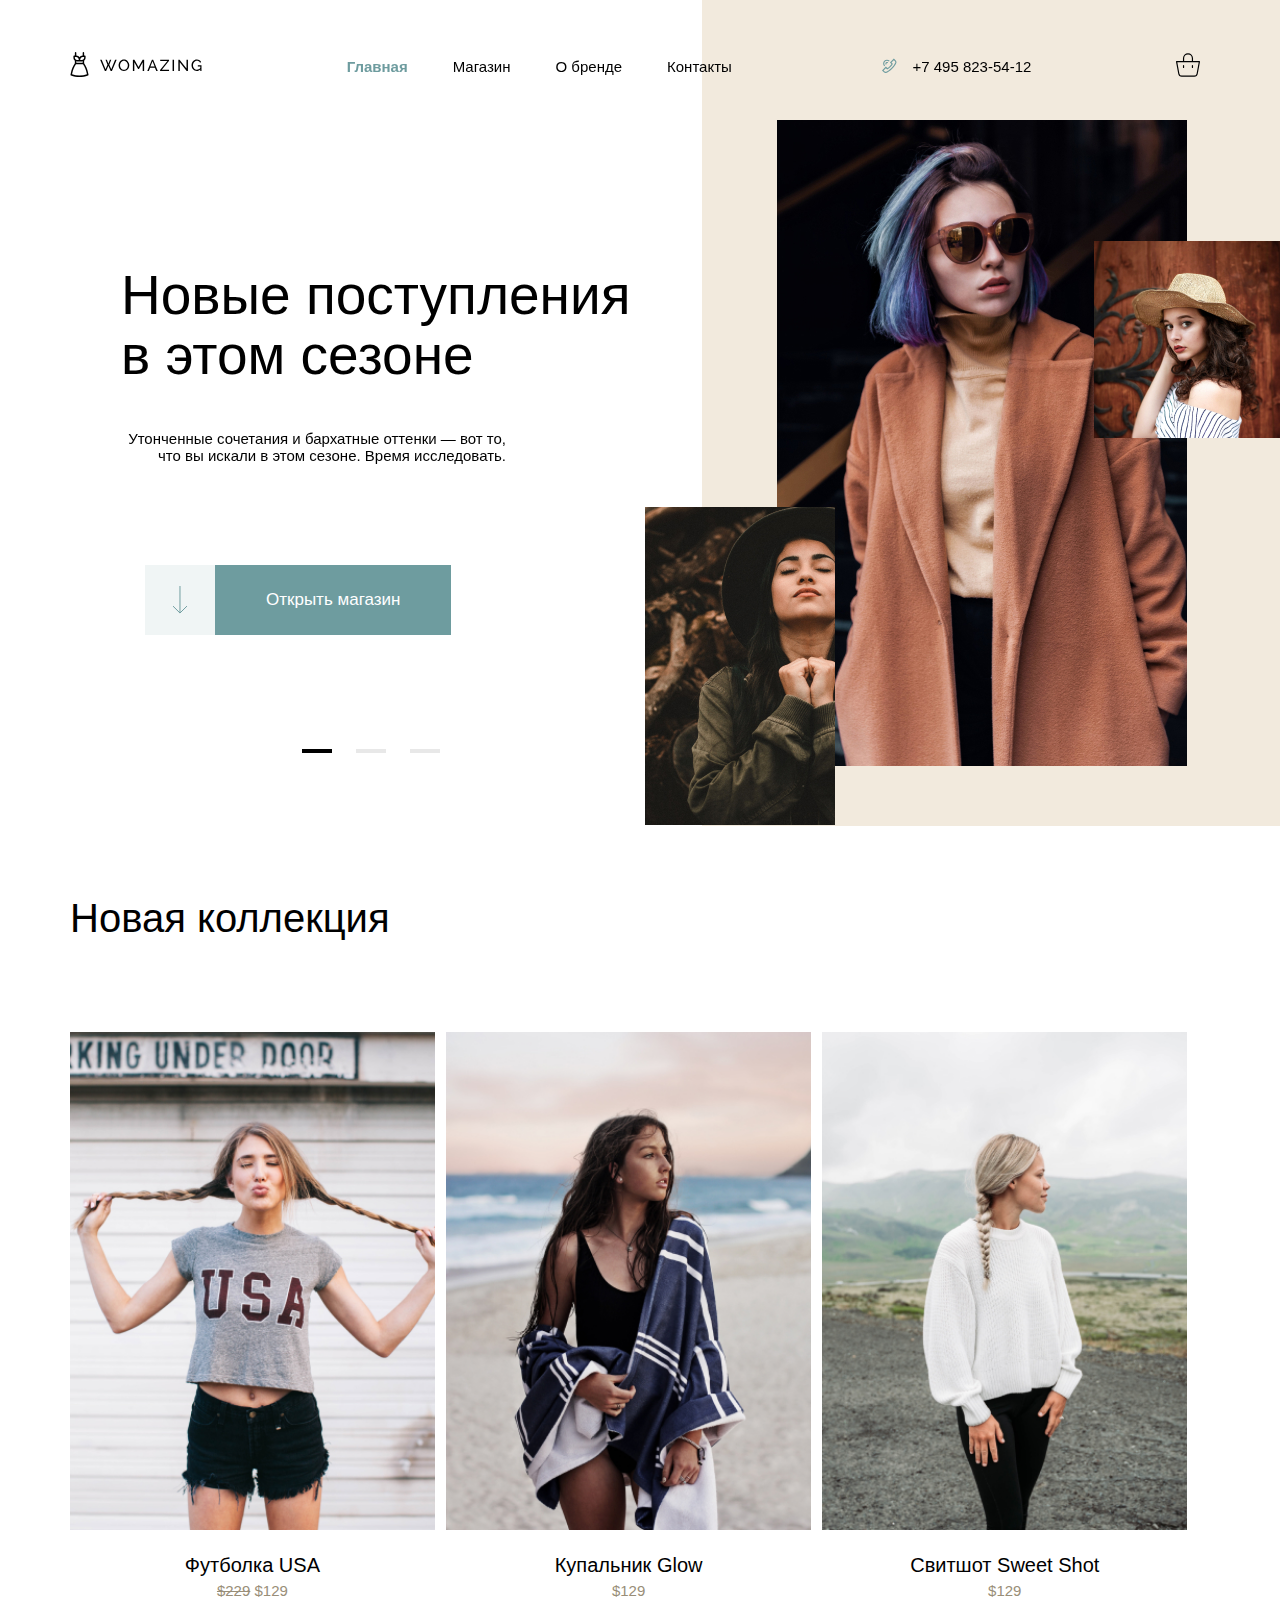
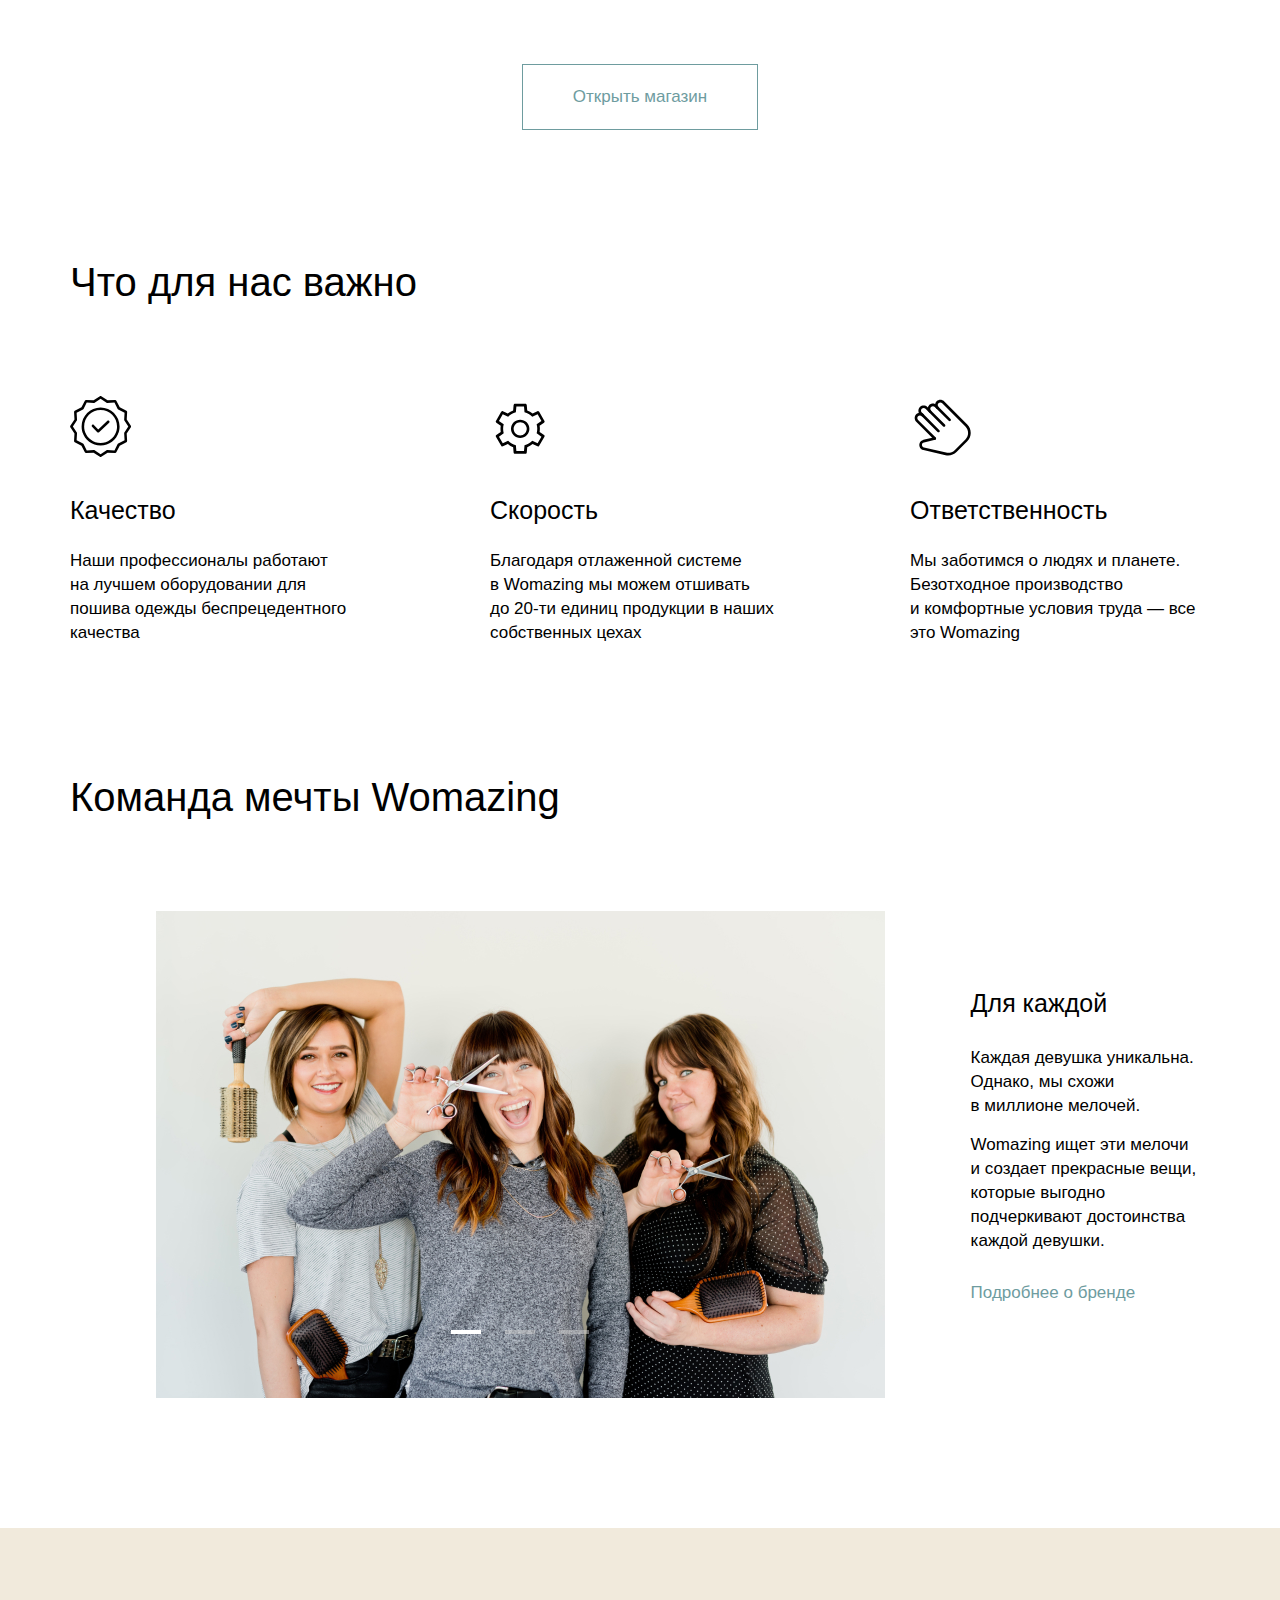
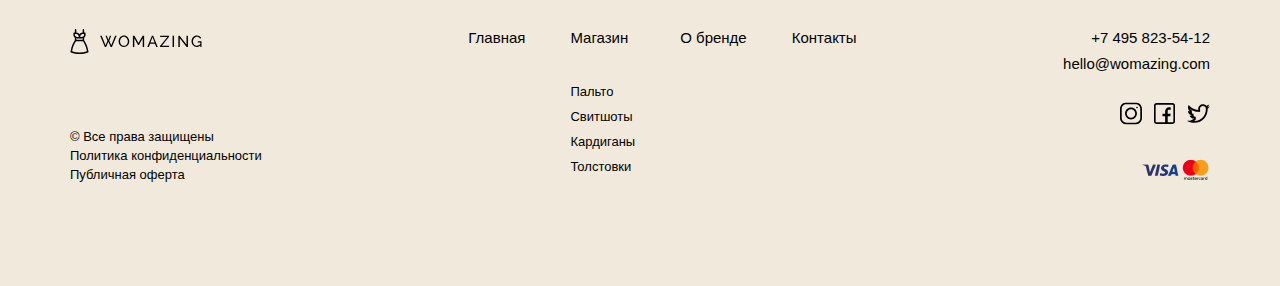
==== index.html @ 3c399f02 "add files" ====
<!DOCTYPE html>
<html lang="ru" class="page">

<head>
    <meta charset="UTF-8">
    <meta name="viewport" content="width=device-width, initial-scale=1.0">
    <link rel="shortcut icon" href="favicon.ico" type="image/x-icon">
    <meta http-equiv="X-UA-Compatible" content="ie=edge">
    <meta name="theme-color" content="#111111">
    <title>Womazing</title>
    <link rel="preload" href="fonts/Raleway-Regular.woff2" as="font" type="font/woff2" crossorigin>
    <link rel="preload" href="fonts/Raleway-Bold.woff2" as="font" type="font/woff2" crossorigin>
    <link rel="preload" href="fonts/Raleway-Black.woff2" as="font" type="font/woff2" crossorigin>
    <link rel="preload" href="fonts/Raleway-Medium.woff2" as="font" type="font/woff2" crossorigin>
    <link rel="stylesheet" href="css/vendor.css">
    <link rel="stylesheet" href="css/main.css">
    <script defer src="js/main.js"></script>
</head>

<body class="page__body">
<div class="site-container">
    <header class="header">
        <div class="container header__container">
            <div class="header__logo logo">
                <div class="logo__pic">
                    <img src="./img/logo.svg" alt="">
                </div>
                <div class="logo__text">
                    <a href="/">
                        <img src="./img/logo_womazing.svg" alt="">
                    </a>
                </div>

            </div>
            <div class="header__menu">
                <ul class="menu__list list-reset" data-menu>
                    <li class="menu__item">
                        <a href="/" class="menu__link" data-page="/">Главная</a>
                    </li>
                    <li class="menu__item">
                        <a href="shop.html" class="menu__link" data-page="shop">Магазин</a>
                    </li>
                    <li class="menu__item">
                        <a href="about.html" class="menu__link" data-page="about">О бренде</a>
                    </li>
                    <li class="menu__item">
                        <a href="contacts.html" class="menu__link" data-page="contacts">Контакты</a>
                    </li>
                </ul>
            </div>
            <div class="header__phone phone">
                <div class="phone__pic">
                    <img src="./img/phone.svg" alt="">
                </div>
                <span class="phone__number">+7 495 823-54-12</span>
            </div>
            <div class="header__cart cart__icon">
                <a href="cart.html" class="cart__pic" data-page="cart">
                    <svg class="">
                        <use xlink:href="img/sprite.svg#cart"></use>
                    </svg>
                </a>
                <button class="burger" aria-label="Открыть меню" data-burger="">
                    <span class="burger__line"></span>
                </button>
            </div>

        </div>
    </header>

    <main class="main">
        <section class="hero">
            <div class="hero__container container">
                <img src="./img/hero_bg.jpg" alt="" class="hero__bg">
                <div class="hero__text">
                    <div class="hero__slider--text swiper">
                        <div class="swiper-wrapper">
                            <div class="swiper-slide">
                                <h1 class="hero__title">Новые поступления в этом сезоне</h1>
                                <div class="hero__descr">
                                    Утонченные сочетания и бархатные оттенки — вот то, что вы искали в этом сезоне.
                                    Время исследовать.
                                </div>
                            </div>
                            <div class="swiper-slide">
                                <h1 class="hero__title">Новые поступления в том сезоне</h1>
                                <div class="hero__descr">
                                    Утонченные сочетания и бархатные оттенки — вот то, что вы искали в этом сезоне.
                                    Время исследовать.
                                </div>
                            </div>
                            <div class="swiper-slide">
                                <h1 class="hero__title">Новые поступления </h1>
                                <div class="hero__descr">
                                    Утонченные сочетания и бархатные оттенки — вот то, что вы искали в этом сезоне.
                                    Время исследовать.
                                </div>
                            </div>
                        </div>
                    </div>
                    <div class="hero__buttons">
                        <div class="hero__arrow">
                            <a href="shop.html">
                                <img src="./img/arrow.svg" alt="">
                            </a>
                        </div>
                        <button class="hero__btn btn-reset btn">
                            <a href="shop.html">Открыть магазин</a>
                        </button>
                    </div>
                </div>

                <div class="hero__pic">
                    <img src="./img/heroAbs1.jpg" alt="" class="hero__abs1">
                    <img src="./img/heroAbs2.jpg" alt="" class="hero__abs2">
                    <div class="swiper hero__slider--pic">
                        <div class="swiper-wrapper">
                            <div class="swiper-slide">
                                <img src="./img/slide1.jpg" alt="">
                            </div>
                            <div class="swiper-slide">
                                <img src="./img/slide2.jpg" alt="">
                            </div>
                            <div class="swiper-slide">
                                <img src="./img/slide2.jpg" alt="">
                            </div>
                        </div>
                    </div>
                </div>
                <div class="text-pagination"></div>

            </div>
        </section>

        <section class="collection">
            <div class="container collection__container">
                <h2 class="collection__title">Новая коллекция</h2>
                <div class="collection__products product">
                    <ul class="product__list list-reset">
                        <li class="product__item">
                            <div class="product__pic">
                                <a href="item.html" class="product__link">
                                    <div class="product__overlay">
                                        <div class="product__arrow">
                                            <img class="" src="./img/arrowW.svg">
                                        </div>
                                    </div>
                                    <img src="./img/coll1.jpg" alt="">
                                </a>
                            </div>
                            <div class="product__title">Футболка USA</div>
                            <span class="product__price">
          <span class="product__price--old">$229</span>
          $129
        </span>
                        </li>
                        <li class="product__item">
                            <div class="product__pic">
                                <a href="item.html" class="product__link">
                                    <div class="product__overlay">
                                        <div class="product__arrow">
                                            <img class="" src="./img/arrowW.svg">
                                        </div>
                                    </div>
                                    <img src="./img/coll2.jpg" alt="">
                                </a>
                            </div>
                            <div class="product__title">Купальник Glow</div>
                            <span class="product__price">$129
        </span>
                        </li>
                        <li class="product__item">
                            <div class="product__pic">
                                <a href="item.html" class="product__link">
                                    <div class="product__overlay">
                                        <div class="product__arrow">
                                            <img class="" src="./img/arrowW.svg">
                                        </div>
                                    </div>
                                    <img src="./img/coll3.jpg" alt="">
                                </a>
                            </div>
                            <div class="product__title">Свитшот Sweet Shot</div>
                            <span class="product__price">
          $129
        </span>
                        </li>
                    </ul>
                </div>
              <div class="collection__shop">
                <a class="collection__btn btn-reset" href="shop.html">Открыть магазин</a>
              </div>
            </div>
        </section>

        <section class="important">
            <div class="important__container container">
                <h2 class="important__title">
                    Что для нас важно
                </h2>
                <ul class="important__list list-reset">
                    <li class="important__item">
                        <div class="important__pic">
                            <img src="./img/imp1.svg" alt="">
                        </div>
                        <h3 class="important__text">Качество</h3>
                        <p class="important__descr">Наши профессионалы работают на лучшем оборудовании для пошива одежды
                            беспрецедентного качества</p>
                    </li>
                    <li class="important__item">
                        <div class="important__pic">
                            <img src="./img/imp2.svg" alt="">
                        </div>
                        <h3 class="important__text">Скорость</h3>
                        <p class="important__descr">Благодаря отлаженной системе в Womazing мы можем отшивать до 20-ти
                            единиц продукции в наших собственных цехах</p>
                    </li>
                    <li class="important__item">
                        <div class="important__pic">
                            <img src="./img/imp3.svg" alt="">
                        </div>
                        <h3 class="important__text">Ответственность</h3>
                        <p class="important__descr">Мы заботимся о людях и планете. Безотходное производство
                            и комфортные условия труда — все это Womazing</p>
                    </li>
                </ul>
            </div>
        </section>

        <section class="team">
            <div class="container team__container">
                <h2 class="team__title">Команда мечты Womazing</h2>
                <div class="swiper-button-prev team-button-prev"></div>
                <div class="swiper-button-next team-button-next"></div>
                <div class="team__content">
                    <div class="team__slider">
                        <div class="swiper swiper__team">
                            <div class="swiper-wrapper">
                                <!-- Slides -->
                                <div class="swiper-slide">
                                    <img src="./img/sliderTeam.jpg" alt="">
                                </div>
                                <div class="swiper-slide">
                                    <img src="./img/sliderTeam.jpg" alt="">
                                </div>
                                <div class="swiper-slide">
                                    <img src="./img/sliderTeam.jpg" alt="">
                                </div>
                            </div>
                            <!-- If we need pagination -->
                            <div class="swiper-pagination team__pagination"></div>
                        </div>
                    </div>
                    <div class="team__text">
                        <h3 class="team__text--title">
                            Для каждой
                        </h3>
                        <div class="team__descr">
                            Каждая девушка уникальна. Однако, мы схожи в миллионе мелочей.
                            <p>Womazing ищет эти мелочи и создает прекрасные вещи, которые выгодно подчеркивают
                                достоинства каждой девушки.
                            </p>
                        </div>
                        <a href="" class="team__link">Подробнее о бренде</a>
                    </div>
                </div>
            </div>
        </section>
    </main>
    <footer class="footer">
        <div class="container footer__container">
            <div class="footer__content">
                <div class="footer__info">
                    <div class="footer__logo logo">
                        <div class="logo__pic">
                            <img src="./img/logo.svg" alt="">
                        </div>
                        <div class="logo__text">
                            <img src="./img/logo_womazing.svg" alt="">
                        </div>
                    </div>
                    <div class="footer__copy">
                        <p>© Все права защищены <br>
                            Политика конфиденциальности <br>
                            Публичная оферта</p>
                    </div>
                </div>
                <div class="footer__menu menu">
                    <ul class="menu__list list-reset menu__list--footer">
                        <li class="menu__item">
                            <a href="" class="menu__link">Главная</a>
                        </li>
                        <li class="menu__item">
                            <a href="" class="menu__link shop">Магазин</a>
                            <ul class="shop__menu list-reset">
                                <li class="shop__menu--item">
                                    <a href="">Пальто</a>
                                </li>
                                <li class="shop__menu--item">
                                    <a href="">Свитшоты</a>
                                </li>
                                <li class="shop__menu--item">
                                    <a href="">Кардиганы</a>
                                </li>
                                <li class="shop__menu--item">
                                    <a href="">Толстовки</a>
                                </li>
                            </ul>
                        </li>
                        <li class="menu__item">
                            <a href="" class="menu__link">О бренде</a>
                        </li>
                        <li class="menu__item">
                            <a href="" class="menu__link">Контакты</a>
                        </li>
                    </ul>
                </div>
                <div class="footer__contacts contact">
                    <a href="tel:+9898999999" class="contact__phone">+7 495 823-54-12</a>
                    <a href="mailto:hello@womazing.com" class="contact__email">hello@womazing.com</a>
                    <div class="contact__social social">
                        <a href="" class="social__inst">
                            <img src="./img/inst.svg" alt="">
                        </a>
                        <a href="" class="social__facebook">
                            <img src="./img/facb.svg" alt="">
                        </a>
                        <a href="" class="social__twitter">
                            <img src="./img/twit.svg" alt="">
                        </a>
                    </div>
                    <div class="contact__pay">
                        <img src="./img/visa.png" alt="" class="contact__pay--visa">
                    </div>
                </div>
            </div>
    </footer>

</div>
</body>

</html>
---- css/main.css ----
@charset "UTF-8";
/* stylelint-disable */
/* stylelint-disable */
/* stylelint-disable */
.custom-checkbox__field:checked + .custom-checkbox__content::after {
  opacity: 1;
}

.custom-checkbox__field:focus + .custom-checkbox__content::before {
  outline: 2px solid #f00;
  outline-offset: 2px;
}

.custom-checkbox__field:disabled + .custom-checkbox__content {
  opacity: 0.4;
  pointer-events: none;
}

/* stylelint-disable */
/* stylelint-disable */
:root {
  --font-family: "Raleway", sans-serif;
  --content-width: 1140px;
  --container-offset: 15px;
  --container-width: calc(var(--content-width) + (var(--container-offset) * 2));
  --color-white: #fff;
  --color-black: #000;
  --color--cyanD: #6E9C9F;
  --color--eggshell: #F1EADC;
  --font-middle:400 17px/24px var(--font-family);
  --font-big:500 40px/44px var(--font-family);
  --font-biggest:500 55px/60px var(--font-family);
  --big-offset: 130px;
  --biggest-offset: 269px;
}

@media (max-width: 1024px) {
  :root {
    --big-offset: 60px;
    --biggest-offset: 170px;
  }
}
@media (max-width: 576px) {
  :root {
    --font-big: 500 32px/36px var(--font-family);
    --font-biggest:500 45px/40px var(--font-family);
    --font-middle:400 16 px/24px var(--font-family);
  }
}
/* stylelint-disable */
/* stylelint-disable */
/* stylelint-disable */
.custom-checkbox__field:checked + .custom-checkbox__content::after {
  opacity: 1;
}

.custom-checkbox__field:focus + .custom-checkbox__content::before {
  outline: 2px solid #f00;
  outline-offset: 2px;
}

.custom-checkbox__field:disabled + .custom-checkbox__content {
  opacity: 0.4;
  pointer-events: none;
}

/* stylelint-disable */
/* stylelint-disable */
@font-face {
  font-family: "Raleway";
  src: url("../fonts/../fonts/Raleway-Regular.woff2") format("woff2");
  font-weight: 400;
  font-display: swap;
  font-style: normal;
}
@font-face {
  font-family: "Raleway";
  src: url("../fonts/../fonts/Raleway-Medium.woff2") format("woff2");
  font-weight: 500;
  font-display: swap;
  font-style: normal;
}
@font-face {
  font-family: "Raleway";
  src: url("../fonts/../fonts/Raleway-Bold.woff2") format("woff2");
  font-weight: 700;
  font-display: swap;
  font-style: normal;
}
@font-face {
  font-family: "Raleway";
  src: url("../fonts/../fonts/Raleway-Black.woff2") format("woff2");
  font-weight: 900;
  font-display: swap;
  font-style: normal;
}
html {
  -webkit-box-sizing: border-box;
  box-sizing: border-box;
}

*,
*::before,
*::after {
  -webkit-box-sizing: inherit;
  box-sizing: inherit;
}

.page {
  height: 100%;
  font-family: var(--font-family, sans-serif);
  -webkit-text-size-adjust: 100%;
}

.page__body {
  margin: 0;
  min-width: 320px;
  min-height: 100%;
  font-size: 15px;
}

img {
  height: auto;
  max-width: 100%;
  -o-object-fit: cover;
  object-fit: cover;
}

a {
  text-decoration: none;
}

p, h1, h2, h3, h4 {
  margin: 0;
  padding: 0;
}

.site-container {
  overflow: hidden;
}

.is-hidden {
  display: none !important;
  /* stylelint-disable-line declaration-no-important */
}

.btn-reset {
  border: none;
  padding: 0;
  background: transparent;
  cursor: pointer;
}

.list-reset {
  list-style: none;
  margin: 0;
  padding: 0;
}

.input-reset {
  -webkit-appearance: none;
  -moz-appearance: none;
  appearance: none;
  border: none;
  border-radius: 0;
  background-color: #fff;
}
.input-reset::-webkit-search-decoration, .input-reset::-webkit-search-cancel-button, .input-reset::-webkit-search-results-button, .input-reset::-webkit-search-results-decoration {
  display: none;
}

.visually-hidden {
  position: absolute;
  overflow: hidden;
  margin: -1px;
  border: 0;
  padding: 0;
  width: 1px;
  height: 1px;
  clip: rect(0 0 0 0);
}

.container {
  margin: 0 auto;
  padding: 0 var(--container-offset);
  max-width: var(--container-width);
}

.js-focus-visible :focus:not(.focus-visible) {
  outline: none;
}

.centered {
  text-align: center;
}

.dis-scroll {
  position: fixed;
  left: 0;
  top: 0;
  overflow: hidden;
  width: 100%;
  height: 100vh;
  -ms-scroll-chaining: none;
  overscroll-behavior: none;
}

.page--ios .dis-scroll {
  position: relative;
}

.title {
  font: var(--font-biggest);
}

.burger {
  --burger-width: 30px;
  --burger-height: 30px;
  --burger-line-height: 2px;
  position: relative;
  border: none;
  padding: 0;
  width: var(--burger-width);
  height: var(--burger-height);
  color: #000;
  background-color: transparent;
  cursor: pointer;
  display: none;
  --burger-width: 25px;
  --burger-height: 23px;
  z-index: 103;
}
.burger::before, .burger::after {
  content: "";
  position: absolute;
  left: 0;
  width: 100%;
  height: var(--burger-line-height);
  background-color: currentColor;
  -webkit-transition: top 0.3s ease-in-out, -webkit-transform 0.3s ease-in-out;
  transition: top 0.3s ease-in-out, -webkit-transform 0.3s ease-in-out;
  -o-transition: transform 0.3s ease-in-out, top 0.3s ease-in-out;
  transition: transform 0.3s ease-in-out, top 0.3s ease-in-out;
  transition: transform 0.3s ease-in-out, top 0.3s ease-in-out, -webkit-transform 0.3s ease-in-out;
}
.burger::before {
  top: 0;
}
.burger::after {
  top: calc(100% - var(--burger-line-height));
}
.burger__line {
  position: absolute;
  left: 0;
  top: 50%;
  width: 100%;
  height: var(--burger-line-height);
  background-color: currentColor;
  -webkit-transform: translateY(-50%);
  -ms-transform: translateY(-50%);
  transform: translateY(-50%);
  -webkit-transition: -webkit-transform 0.3s ease-in-out;
  transition: -webkit-transform 0.3s ease-in-out;
  -o-transition: transform 0.3s ease-in-out;
  transition: transform 0.3s ease-in-out;
  transition: transform 0.3s ease-in-out, -webkit-transform 0.3s ease-in-out;
}
.burger--active::before {
  top: 50%;
  -webkit-transform: rotate(45deg);
  -ms-transform: rotate(45deg);
  transform: rotate(45deg);
  -webkit-transition: top 0.3s ease-in-out, -webkit-transform 0.3s ease-in-out;
  transition: top 0.3s ease-in-out, -webkit-transform 0.3s ease-in-out;
  -o-transition: transform 0.3s ease-in-out, top 0.3s ease-in-out;
  transition: transform 0.3s ease-in-out, top 0.3s ease-in-out;
  transition: transform 0.3s ease-in-out, top 0.3s ease-in-out, -webkit-transform 0.3s ease-in-out;
}
.burger--active::after {
  top: 50%;
  -webkit-transform: rotate(-45deg);
  -ms-transform: rotate(-45deg);
  transform: rotate(-45deg);
  -webkit-transition: top 0.3s ease-in-out, -webkit-transform 0.3s ease-in-out;
  transition: top 0.3s ease-in-out, -webkit-transform 0.3s ease-in-out;
  -o-transition: transform 0.3s ease-in-out, top 0.3s ease-in-out;
  transition: transform 0.3s ease-in-out, top 0.3s ease-in-out;
  transition: transform 0.3s ease-in-out, top 0.3s ease-in-out, -webkit-transform 0.3s ease-in-out;
}
.burger--active .burger__line {
  -webkit-transform: scale(0);
  -ms-transform: scale(0);
  transform: scale(0);
  -webkit-transition: -webkit-transform 0.3s ease-in-out;
  transition: -webkit-transform 0.3s ease-in-out;
  -o-transition: transform 0.3s ease-in-out;
  transition: transform 0.3s ease-in-out;
  transition: transform 0.3s ease-in-out, -webkit-transform 0.3s ease-in-out;
}
@media (max-width: 1024px) {
  .burger {
    display: block;
  }
}

.header {
  padding: 51px 0;
  position: absolute;
  left: 0;
  top: 0;
  width: 100%;
  z-index: 100;
}
.header__container {
  display: -webkit-box;
  display: -ms-flexbox;
  display: flex;
  -webkit-box-align: center;
  -ms-flex-align: center;
  align-items: center;
  -webkit-box-pack: justify;
  -ms-flex-pack: justify;
  justify-content: space-between;
}

.logo {
  display: -webkit-box;
  display: -ms-flexbox;
  display: flex;
  -webkit-box-align: center;
  -ms-flex-align: center;
  align-items: center;
}
.logo__pic {
  margin-right: 11px;
}

.menu__list {
  display: -webkit-box;
  display: -ms-flexbox;
  display: flex;
  -webkit-box-align: center;
  -ms-flex-align: center;
  align-items: center;
  -webkit-box-pack: justify;
  -ms-flex-pack: justify;
  justify-content: space-between;
}
.menu__list.menu--active {
  display: -webkit-box;
  display: -ms-flexbox;
  display: flex;
  -webkit-box-orient: vertical;
  -webkit-box-direction: normal;
  -ms-flex-direction: column;
  flex-direction: column;
  -webkit-box-pack: center;
  -ms-flex-pack: center;
  justify-content: center;
  -webkit-box-align: center;
  -ms-flex-align: center;
  align-items: center;
}
@media (max-width: 1024px) {
  .menu__list {
    display: none;
    position: fixed;
    left: 0;
    top: 0;
    width: 100%;
    height: 100vh;
    z-index: 102;
    background-color: var(--color-white);
  }
}
.menu__item:not(:last-child) {
  margin-right: 45px;
}
@media (max-width: 1024px) {
  .menu__item {
    margin-bottom: 20px;
    margin-right: 0 !important;
  }
}
.menu__link {
  font-size: 15px;
  color: var(--color-black);
  -webkit-transition: color 0.3s;
  -o-transition: color 0.3s;
  transition: color 0.3s;
}
.menu__link--active {
  font-weight: 700;
  color: var(--color--cyanD);
}
.menu__link:hover {
  -webkit-transition: color 0.3s;
  -o-transition: color 0.3s;
  transition: color 0.3s;
  color: var(--color--cyanD);
}

.phone {
  display: -webkit-box;
  display: -ms-flexbox;
  display: flex;
  -webkit-box-align: center;
  -ms-flex-align: center;
  align-items: center;
}
@media (max-width: 576px) {
  .phone {
    display: none;
  }
}
.phone__pic {
  position: relative;
  top: 2px;
  margin-right: 9px;
}
.phone__number {
  cursor: pointer;
  color: var(--color-black);
  -webkit-transition: color 0.3s;
  -o-transition: color 0.3s;
  transition: color 0.3s;
}
.phone__number:hover {
  color: var(--color--cyanD);
  -webkit-transition: color 0.3s;
  -o-transition: color 0.3s;
  transition: color 0.3s;
}

.cart__icon {
  display: -webkit-box;
  display: -ms-flexbox;
  display: flex;
  -webkit-box-align: center;
  -ms-flex-align: center;
  align-items: center;
}
.cart__pic {
  margin-right: 10px;
}
.cart__pic svg {
  width: 24px;
  height: 24px;
  fill: var(--color-black);
  -webkit-transition: fill 0.3s;
  -o-transition: fill 0.3s;
  transition: fill 0.3s;
}
.cart__pic:hover svg {
  fill: var(--color--cyanD);
  -webkit-transition: fill 0.3s;
  -o-transition: fill 0.3s;
  transition: fill 0.3s;
}

.hero {
  padding-bottom: var(--big-offset);
}
.hero__container {
  position: relative;
  display: -webkit-box;
  display: -ms-flexbox;
  display: flex;
}
.hero__bg {
  position: absolute;
  right: -182px;
  top: 0;
  z-index: -1;
}
.hero__text {
  width: 60%;
  padding-top: 265px;
}
@media (max-width: 1024px) {
  .hero__text {
    padding-top: 140px;
  }
}
@media (max-width: 576px) {
  .hero__text {
    width: 100%;
  }
}
.hero__text .swiper-pagination {
  width: 50%;
  bottom: -22px;
}
.hero__pic {
  width: 40%;
  padding-top: 120px;
  position: relative;
}
.hero__abs1 {
  position: absolute;
  z-index: 99;
  right: -81px;
  top: 241px;
}
.hero__abs2 {
  position: absolute;
  z-index: 99;
  bottom: -59px;
  left: -109px;
}
@media (max-width: 1024px) {
  .hero__abs2 {
    left: -16px;
  }
}
@media (max-width: 768px) {
  .hero__abs2 {
    display: none;
  }
}
.hero__title {
  font: var(--font-biggest);
  margin-bottom: 45px;
}
.hero__descr {
  max-width: 385px;
  margin-bottom: 52px;
  text-align: right;
}
.hero__buttons {
  display: -webkit-box;
  display: -ms-flexbox;
  display: flex;
  -webkit-box-align: center;
  -ms-flex-align: center;
  align-items: center;
  margin-left: 75px;
}
@media (max-width: 576px) {
  .hero__buttons {
    margin-left: auto;
  }
}
.hero__arrow {
  display: inline-block;
  width: 70px;
  height: 70px;
  background: rgba(110, 156, 159, 0.1);
  position: relative;
}
.hero__arrow img {
  width: 14px;
  height: 28px;
  position: absolute;
  left: 50%;
  top: 50%;
  -webkit-transform: translate(-50%, -50%);
  -ms-transform: translate(-50%, -50%);
  transform: translate(-50%, -50%);
  -webkit-transition: top 0.3s;
  -o-transition: top 0.3s;
  transition: top 0.3s;
}
.hero__arrow:hover img {
  top: 65%;
  -webkit-transition: top 0.3s;
  -o-transition: top 0.3s;
  transition: top 0.3s;
}
.hero__btn {
  padding: 22px 50px;
  background-color: var(--color--cyanD);
  color: var(--color-white);
  border: 1px solid var(--color--cyanD);
  -webkit-transition: background-color 0.3s, color 0.3s;
  -o-transition: background-color 0.3s, color 0.3s;
  transition: background-color 0.3s, color 0.3s;
}
@media (max-width: 768px) {
  .hero__btn {
    padding: 10px 50px;
    height: 70px;
  }
}
.hero__btn a {
  color: var(--color-white);
  font: var(--font-middle);
}
.hero__btn:hover {
  background-color: transparent;
  border: 1px solid var(--color--cyanD);
  color: var(--color--cyanD);
  -webkit-transition: background-color 0.3s, color 0.3s;
  -o-transition: background-color 0.3s, color 0.3s;
  transition: background-color 0.3s, color 0.3s;
}
.hero__btn:hover a {
  color: var(--color--cyanD);
}

.hero__slider--text {
  width: 582px;
  height: 300px;
}
@media (max-width: 576px) {
  .hero__slider--text {
    width: 100%;
    height: auto;
  }
}

.hero__slider--pic {
  width: 410px;
  height: 646px;
}
@media (max-width: 1024px) {
  .hero__slider--pic {
    display: none;
  }
}

.text-pagination .swiper-pagination-bullet, .team__pagination .swiper-pagination-bullet {
  margin: 0 12px;
  width: 30px;
  height: 4px;
  opacity: 0.5;
  background-color: #D1D1D1;
  border-radius: 0;
}
.text-pagination .swiper-pagination-bullet-active, .team__pagination .swiper-pagination-bullet-active {
  position: relative;
  opacity: 1;
  background-color: transparent;
}
.text-pagination .swiper-pagination-bullet-active:before, .team__pagination .swiper-pagination-bullet-active:before {
  position: absolute;
  content: "";
  left: 50%;
  top: 50%;
  width: 30px;
  height: 4px;
  background-color: var(--color-black);
  -webkit-transform: translate(-50%, -50%);
  -ms-transform: translate(-50%, -50%);
  transform: translate(-50%, -50%);
  z-index: -1;
}

.swiper-horizontal > .swiper-pagination-bullets .swiper-pagination-bullet, .swiper-pagination-horizontal.swiper-pagination-bullets .swiper-pagination-bullet {
  margin: 0 12px;
}

.text-pagination {
  position: absolute;
  left: 235px !important;
}
@media (max-width: 1024px) {
  .text-pagination {
    bottom: -40px !important;
  }
}
@media (max-width: 576px) {
  .text-pagination {
    left: 150px !important;
  }
}

.team__pagination {
  bottom: 61px !important;
}
@media (max-width: 576px) {
  .team__pagination {
    bottom: 15px !important;
  }
}
.team__pagination .swiper-pagination-bullet-active:before {
  background-color: var(--color-white);
}

.collection {
  padding-bottom: var(--big-offset);
}
.collection__shop {
  display: flex;
}
.collection__title {
  font: var(--font-big);
  color: var(--color-black);
  margin-bottom: 92px;
}
.collection__btn {
  padding: 22px 50px;
  border: 1px solid var(--color--cyanD);
  background-color: transparent;
  color: var(--color--cyanD);
  font-size: 17px;
  display: block;
  margin: auto;
  margin-top: 65px;
  -webkit-transition: background-color 0.3s, color 0.3s;
  -o-transition: background-color 0.3s, color 0.3s;
  transition: background-color 0.3s, color 0.3s;
}
@media (max-width: 1440px) {
  .collection__btn {
    margin-top: 0;
  }
}
.collection__btn:hover {
  background-color: var(--color--cyanD);
  border: 1px solid transparent;
  color: var(--color-white);
  -webkit-transition: background-color 0.3s, color 0.3s;
  -o-transition: background-color 0.3s, color 0.3s;
  transition: background-color 0.3s, color 0.3s;
}

.product__list {
  display: -webkit-box;
  display: -ms-flexbox;
  display: flex;
  -ms-flex-wrap: wrap;
  flex-wrap: wrap;
}
.product__item {
  text-align: center;
  width: 32%;
  margin-bottom: 65px;
}
@media (max-width: 768px) {
  .product__item {
    width: 48%;
    margin-bottom: 30px;
  }
}
.product__item:not(:nth-child(3n)) {
  margin-right: 1%;
}
@media (max-width: 768px) {
  .product__item:not(:nth-child(2n)) {
    margin-right: 2%;
  }
}
.product__title {
  margin-top: 24px;
  font-size: 20px;
  font-weight: 500;
  margin-bottom: 5px;
}
@media (max-width: 576px) {
  .product__title {
    font-size: 14px;
  }
}
.product__price {
  color: #998E78;
  font-size: 15px;
}
.product__price--old {
  -webkit-text-decoration-line: line-through;
  text-decoration-line: line-through;
}
.product__pic {
  position: relative;
  line-height: 0;
}
.product__pic:hover .product__overlay {
  display: block;
}
.product__pic img {
  width: 100%;
}
.product__overlay {
  display: none;
  position: absolute;
  left: 0;
  top: 0;
  bottom: 0;
  right: 0;
  background: rgba(110, 156, 159, 0.64);
  width: 100%;
  height: 100%;
}
.product__arrow {
  position: absolute;
  left: 50%;
  top: 50%;
  -webkit-transform: translate(-50%, -50%);
  -ms-transform: translate(-50%, -50%);
  transform: translate(-50%, -50%);
}
.product__arrow img {
  -webkit-transform: rotate(-90deg);
  -ms-transform: rotate(-90deg);
  transform: rotate(-90deg);
}

.important {
  padding-bottom: var(--big-offset);
}
@media (max-width: 768px) {
  .important {
    text-align: center;
  }
}
.important__title {
  font: var(--font-big);
  margin-bottom: 92px;
}
@media (max-width: 768px) {
  .important__title {
    margin-bottom: 30px;
  }
}
.important__list {
  display: -webkit-box;
  display: -ms-flexbox;
  display: flex;
  -webkit-box-pack: justify;
  -ms-flex-pack: justify;
  justify-content: space-between;
}
@media (max-width: 768px) {
  .important__list {
    -webkit-box-orient: vertical;
    -webkit-box-direction: normal;
    -ms-flex-direction: column;
    flex-direction: column;
  }
}
.important__item:not(:last-child) {
  margin-right: 30px;
}
@media (max-width: 576px) {
  .important__item {
    margin-right: 0 !important;
  }
}
.important__pic {
  margin-bottom: 37px;
  width: 63px;
  height: 63px;
}
@media (max-width: 768px) {
  .important__pic {
    margin: 0 auto;
  }
}
.important__text {
  font-size: 25px;
  font-weight: 500;
  margin-bottom: 24px;
}
.important__descr {
  font: var(--font-middle);
  max-width: 300px;
}
@media (max-width: 768px) {
  .important__descr {
    max-width: none;
  }
}

.team {
  padding-bottom: var(--big-offset);
}
.team__container {
  position: relative;
}
.team__title {
  font: var(--font-big);
  margin-bottom: 92px;
}
@media (max-width: 576px) {
  .team__title {
    margin-bottom: 50px;
  }
}
.team__content {
  display: -webkit-box;
  display: -ms-flexbox;
  display: flex;
  -webkit-box-pack: justify;
  -ms-flex-pack: justify;
  justify-content: space-between;
}
@media (max-width: 1024px) {
  .team__content {
    -webkit-box-orient: vertical;
    -webkit-box-direction: normal;
    -ms-flex-direction: column;
    flex-direction: column;
    -webkit-box-align: center;
    -ms-flex-align: center;
    align-items: center;
  }
}
.team__slider {
  width: 79%;
}
@media (max-width: 1024px) {
  .team__slider {
    width: 100%;
  }
}
.team__text {
  width: 21%;
  margin-top: 78px;
}
@media (max-width: 1024px) {
  .team__text {
    width: 100%;
    margin-top: 15px;
  }
}
.team__text--title {
  font-size: 25px;
  font-weight: 500;
  margin-bottom: 28px;
}
.team__descr {
  font: var(--font-middle);
  font-weight: 500;
}
.team__descr p {
  margin-top: 15px;
}
.team__link {
  display: inline-block;
  font: var(--font-middle);
  font-weight: 500;
  color: var(--color--cyanD);
  margin-top: 28px;
  border-bottom: 1px solid transparent;
  -webkit-transition: border-bottom 0.3s;
  -o-transition: border-bottom 0.3s;
  transition: border-bottom 0.3s;
}
.team__link:hover {
  border-bottom: 1px solid var(--color--cyanD);
  -webkit-transition: border-bottom 0.3s;
  -o-transition: border-bottom 0.3s;
  transition: border-bottom 0.3s;
}

.swiper__team {
  width: 729px;
  height: 487px;
  margin: 0 auto;
}
@media (max-width: 768px) {
  .swiper__team {
    width: calc(100% - 20px);
  }
}
@media (max-width: 576px) {
  .swiper__team {
    height: auto;
  }
}

.swiper-button-prev, .swiper-rtl .swiper-button-next {
  left: -50px;
  right: auto;
}

.swiper-button-next, .swiper-rtl .swiper-button-prev {
  right: 360px;
  left: auto;
}

.swiper-button-next:after, .swiper-rtl .swiper-button-prev:after {
  display: none;
}

.swiper-button-next, .swiper-rtl .swiper-button-prev {
  background-image: url("../../img/arrowB.svg");
  background-size: cover;
  background-repeat: no-repeat;
  background-position: center;
  width: 24px;
  -webkit-transform: rotate(-90deg);
  -ms-transform: rotate(-90deg);
  transform: rotate(-90deg);
}

.swiper-button-prev:after, .swiper-rtl .swiper-button-next:after {
  display: none;
}

.swiper-button-prev, .swiper-rtl .swiper-button-next {
  background-image: url("../../img/arrowB.svg");
  background-size: cover;
  background-repeat: no-repeat;
  background-position: center;
  width: 24px;
  -webkit-transform: rotate(90deg);
  -ms-transform: rotate(90deg);
  transform: rotate(90deg);
}

.swiper-button-next, .swiper-button-prev {
  top: 60%;
}
@media (max-width: 1320px) {
  .swiper-button-next, .swiper-button-prev {
    display: none;
  }
}

.footer {
  background-color: var(--color--eggshell);
  padding: 101px 0;
}
@media (max-width: 1024px) {
  .footer {
    padding: 50px 0;
  }
}
.footer__content {
  display: -webkit-box;
  display: -ms-flexbox;
  display: flex;
  -webkit-box-pack: justify;
  -ms-flex-pack: justify;
  justify-content: space-between;
}
.footer__logo {
  margin-bottom: 70px;
}
.footer__copy {
  font-size: 13px;
  line-height: 19px;
}
.footer__contacts {
  text-align: right;
}
.footer__contacts a {
  display: block;
}

.shop__menu {
  margin-top: 39px;
}
.shop__menu--item {
  margin-bottom: 10px;
  font-size: 13px;
}
.shop__menu--item a {
  color: var(--color-black);
}

.contact a {
  font-size: 15px;
  color: var(--color-black);
  -webkit-transition: color 0.3s;
  -o-transition: color 0.3s;
  transition: color 0.3s;
}
.contact a:hover {
  color: var(--color--cyanD);
  -webkit-transition: color 0.3s;
  -o-transition: color 0.3s;
  transition: color 0.3s;
}
.contact__phone {
  margin-bottom: 9px;
}

.social {
  display: -webkit-box;
  display: -ms-flexbox;
  display: flex;
  -webkit-box-pack: right;
  -ms-flex-pack: right;
  justify-content: right;
  -webkit-box-align: center;
  -ms-flex-align: center;
  align-items: center;
  margin-top: 30px;
  margin-bottom: 30px;
}
.social a {
  margin-left: 12px;
}
.social img {
  opacity: 1;
  -webkit-transition: opacity 0.3s;
  -o-transition: opacity 0.3s;
  transition: opacity 0.3s;
}
.social img:hover {
  opacity: 0.7;
  -webkit-transition: opacity 0.3s;
  -o-transition: opacity 0.3s;
  transition: opacity 0.3s;
}

.menu__list--footer {
  -webkit-box-align: start;
  -ms-flex-align: start;
  align-items: start;
}

.shop-all {
  padding: var(--biggest-offset) 0 var(--big-offset);
}
.shop-all__views {
  font-size: 17px;
  font-weight: 500;
  color: #808080;
}
.shop-all__views--bottom {
  margin-bottom: 65px;
}
.shop-all__grid {
  padding-top: 65px;
}
@media (max-width: 768px) {
  .shop-all__grid {
    padding-top: 40px;
  }
}

.filters {
  padding-bottom: 91px;
}
@media (max-width: 768px) {
  .filters {
    padding-bottom: 30px;
  }
}
.filters__list {
  display: -webkit-box;
  display: -ms-flexbox;
  display: flex;
}
@media (max-width: 768px) {
  .filters__list {
    overflow-x: auto;
  }
}
.filters__item {
  background-color: transparent;
  padding: 19px 65px;
  text-align: center;
  min-width: 162px;
  border: 1px solid var(--color-black);
  cursor: pointer;
}
@media (max-width: 1024px) {
  .filters__item {
    padding: 19px 25px;
    min-width: 142px;
  }
}
@media (max-width: 768px) {
  .filters__item {
    margin-bottom: 10px;
  }
}
@media (max-width: 576px) {
  .filters__item {
    padding: 6px 5px;
    min-width: 130px;
  }
}
.filters__item:not(:last-child) {
  margin-right: 10px;
}
.filters__item--active {
  background-color: var(--color-black);
}
.filters__item--active .filters__btn {
  color: var(--color-white);
}
.filters__item:hover {
  background-color: var(--color-black);
}
.filters__item:hover .filters__btn {
  color: var(--color-white);
}
.filters__btn {
  color: var(--color-black);
  font-size: 17px;
  font-weight: 500;
  width: 100%;
  pointer-events: none;
}

.hide {
  display: none;
}

.open {
  display: block;
}

.breadcrumbs__list {
  display: -webkit-box;
  display: -ms-flexbox;
  display: flex;
  -webkit-box-align: center;
  -ms-flex-align: center;
  align-items: center;
  padding: 26px 0;
}
.breadcrumbs__item {
  position: relative;
}
.breadcrumbs__item:not(:last-child) {
  margin-right: 35px;
}
.breadcrumbs__item:not(:last-child)::after {
  content: "—";
  position: absolute;
  right: -20px;
  top: 50%;
  font-size: 10px;
  color: var(--color-gray);
  -webkit-transform: translateY(-50%);
  -ms-transform: translateY(-50%);
  transform: translateY(-50%);
}
.breadcrumbs__link {
  font: var(--font-middle);
  font-weight: 500;
  color: var(--color-black);
}
.breadcrumbs__link--current {
  color: #919191;
  pointer-events: none;
}
.breadcrumbs__link:hover {
  color: var(--color-dark);
}

.pagination {
  display: -webkit-box;
  display: -ms-flexbox;
  display: flex;
  -webkit-box-align: center;
  -ms-flex-align: center;
  align-items: center;
  -webkit-box-pack: center;
  -ms-flex-pack: center;
  justify-content: center;
}
.pagination__item:not(:last-child) {
  margin-right: 6px;
}
.pagination__link {
  display: -webkit-box;
  display: -ms-flexbox;
  display: flex;
  -webkit-box-align: center;
  -ms-flex-align: center;
  align-items: center;
  font-weight: 500;
  font-size: 17px;
  color: var(--color-black);
  background-color: var(--color-white);
  padding: 16px;
  height: 41px;
  border: 2px solid #eeeeee;
  text-transform: uppercase;
}
.pagination__link svg {
  stroke: var(--color-black);
  width: 10px;
  height: 20px;
  -webkit-transform: rotate(-90deg);
  -ms-transform: rotate(-90deg);
  transform: rotate(-90deg);
}
.pagination__link--current {
  background-color: var(--color-black);
  color: var(--color-white);
  border: 2px solid var(--color-black);
}
.pagination__link--current svg {
  stroke: var(--color-white);
}
.pagination__link:hover {
  background-color: var(--color-black);
  color: var(--color-white);
  border: 2px solid var(--color-black);
}
.pagination__link:hover svg {
  stroke: var(--color-white);
}

.item__container {
  padding-top: 189px;
  padding-bottom: var(--big-offset);
}
.item__card {
  display: -webkit-box;
  display: -ms-flexbox;
  display: flex;
  padding-bottom: var(--big-offset);
}
@media (max-width: 576px) {
  .item__card {
    -ms-flex-wrap: wrap;
    flex-wrap: wrap;
  }
}
.item__left {
  margin-bottom: 20px;
}
.item__right {
  padding-left: 74px;
  padding-top: 117px;
}
@media (max-width: 768px) {
  .item__right {
    padding-left: 20px;
    padding-top: 0;
  }
}
.item__price {
  display: -webkit-box;
  display: -ms-flexbox;
  display: flex;
  -webkit-box-align: center;
  -ms-flex-align: center;
  align-items: center;
  font-weight: 500;
  font-size: 40px;
  color: #998E78;
  margin-bottom: 59px;
}
@media (max-width: 768px) {
  .item__price {
    margin-bottom: 20px;
  }
}
.item__price--old {
  font-size: 30px;
  -webkit-text-decoration-line: line-through;
  text-decoration-line: line-through;
  color: #9C9C9C;
  margin-left: 29px;
}
.item__btns {
  display: -webkit-box;
  display: -ms-flexbox;
  display: flex;
  -webkit-box-align: center;
  -ms-flex-align: center;
  align-items: center;
  height: 68px;
}
.item__num {
  width: 68px;
  height: 100%;
  font-weight: 400;
  font-size: 20px;
  border: 1px solid #AFAFAF;
  margin-right: 11px;
}
.item__to-cart {
  height: 100%;
  background: #6E9C9F;
  color: var(--color-white);
  padding: 22px 50px;
  font-weight: 400;
  font-size: 17px;
}
@media (max-width: 1024px) {
  .item__to-cart {
    padding: 5px 20px;
  }
}
.item__text {
  font: var(--font-big);
  margin-bottom: 67px;
}
.item__grid .product__item {
  margin-bottom: 0;
}

.size {
  margin-bottom: 59px;
}
.size__selected {
  display: block;
  font-weight: 500;
  font-size: 20px;
  margin-bottom: 34px;
}
.size__list {
  display: -webkit-box;
  display: -ms-flexbox;
  display: flex;
  -webkit-box-align: center;
  -ms-flex-align: center;
  align-items: center;
  text-align: center;
}
.size__item {
  width: 41px;
  height: 41px;
  border: 1px solid #000000;
  position: relative;
}
.size__item:not(:last-child) {
  margin-right: 14px;
}
.size__item--active {
  background: #000000;
}
.size__item--active .size__btn {
  color: var(--color-white);
}
.size__item:hover {
  background: #000000;
}
.size__item:hover .size__btn {
  color: var(--color-white);
}
.size__btn {
  position: absolute;
  top: 50%;
  left: 50%;
  -webkit-transform: translate(-50%, -50%);
  -ms-transform: translate(-50%, -50%);
  transform: translate(-50%, -50%);
  width: 100%;
  height: 100%;
  color: var(--color-black);
}

.color {
  margin-bottom: 59px;
}
.color__selected {
  display: block;
  font-weight: 500;
  font-size: 20px;
  margin-bottom: 34px;
}
.color__list {
  display: -webkit-box;
  display: -ms-flexbox;
  display: flex;
  -webkit-box-align: center;
  -ms-flex-align: center;
  align-items: center;
  text-align: center;
}
.color__item {
  width: 41px;
  height: 41px;
  border-radius: 100%;
  border: 1px solid transparent;
}
.color__item:not(:last-child) {
  margin-right: 14px;
}
.color__item--gray {
  background: -webkit-gradient(linear, left bottom, left top, from(#927876), to(#927876)), #927876;
  background: -o-linear-gradient(bottom, #927876, #927876), #927876;
  background: linear-gradient(0deg, #927876, #927876), #927876;
}
.color__item--silver {
  background: #D5D5D5;
}
.color__item--pink {
  background: #FD9696;
}
.color__item--orange {
  background: #FDC796;
}
.color__item--active {
  border: 1px solid #000000;
}
.color__item:hover {
  border: 1px solid #000000;
}
.color__btn {
  width: 100%;
  height: 100%;
}

.about {
  padding: var(--biggest-offset) 0 var(--big-offset);
}
.about__btn {
  padding: 22px 50px;
  border: 1px solid var(--color--cyanD);
  background-color: var(--color--cyanD);
  color: var(--color-white);
  font-size: 17px;
  display: block;
  margin: auto;
  margin-top: var(--big-offset);
  -webkit-transition: background-color 0.3s, color 0.3s;
  -o-transition: background-color 0.3s, color 0.3s;
  transition: background-color 0.3s, color 0.3s;
}
.about__btn:hover {
  background-color: transparent;
  border: 1px solid var(--color--cyanD);
  color: var(--color--cyanD);
  -webkit-transition: background-color 0.3s, color 0.3s;
  -o-transition: background-color 0.3s, color 0.3s;
  transition: background-color 0.3s, color 0.3s;
}
.about-brand {
  display: -webkit-box;
  display: -ms-flexbox;
  display: flex;
  -webkit-box-pack: justify;
  -ms-flex-pack: justify;
  justify-content: space-between;
}
@media (max-width: 576px) {
  .about-brand {
    -ms-flex-wrap: wrap;
    flex-wrap: wrap;
  }
}
.about-brand--top {
  margin-bottom: var(--big-offset);
}
@media (max-width: 576px) {
  .about-brand--top {
    text-align: right;
  }
}
.about-brand--top .about-brand__text {
  padding: 113px 0;
  padding-left: 94px;
}
@media (max-width: 1440px) {
  .about-brand--top .about-brand__text {
    padding-left: 0;
  }
}
@media (max-width: 1024px) {
  .about-brand--top .about-brand__text {
    padding: 0;
  }
}
@media (max-width: 1440px) {
  .about-brand--top .about-brand__image {
    margin-right: 3%;
  }
}
@media (max-width: 576px) {
  .about-brand--bottom {
    text-align: left;
  }
}
.about-brand--bottom .about-brand__text {
  padding: 77px 0;
  padding-right: 123px;
}
@media (max-width: 1440px) {
  .about-brand--bottom .about-brand__text {
    padding-right: 0;
  }
}
@media (max-width: 1024px) {
  .about-brand--bottom .about-brand__text {
    padding: 0;
  }
}
@media (max-width: 1440px) {
  .about-brand--bottom .about-brand__image {
    margin-left: 3%;
  }
}
.about-brand__text {
  width: 60%;
}
@media (max-width: 576px) {
  .about-brand__text {
    width: 100%;
  }
}
.about-brand__subtitle {
  font-weight: 500;
  font-size: 25px;
  margin-bottom: 46px;
}
.about-brand__descr {
  font-weight: 500;
  font-size: 17px;
  width: 542px;
}
@media (max-width: 1440px) {
  .about-brand__descr {
    width: auto;
  }
}
.about-brand__image {
  width: 40%;
}
@media (max-width: 576px) {
  .about-brand__image {
    width: 60%;
    margin: 0 auto;
  }
}
.about-brand__image img {
  -ms-flex-negative: 0;
  flex-shrink: 0;
}

.contacts {
  padding: var(--biggest-offset) 0 var(--big-offset);
}
.contacts__map {
  display: -webkit-box;
  display: -ms-flexbox;
  display: flex;
  -webkit-box-pack: center;
  -ms-flex-pack: center;
  justify-content: center;
  margin-bottom: var(--big-offset);
}
.contacts__list {
  display: -webkit-box;
  display: -ms-flexbox;
  display: flex;
  -webkit-box-pack: justify;
  -ms-flex-pack: justify;
  justify-content: space-between;
  max-width: 943px;
  margin-bottom: var(--big-offset);
}
@media (max-width: 768px) {
  .contacts__list {
    -ms-flex-wrap: wrap;
    flex-wrap: wrap;
  }
}
.contacts__item {
  display: -webkit-box;
  display: -ms-flexbox;
  display: flex;
  -webkit-box-orient: vertical;
  -webkit-box-direction: normal;
  -ms-flex-direction: column;
  flex-direction: column;
}
@media (max-width: 1024px) {
  .contacts__item {
    margin-right: 10px;
  }
}
@media (max-width: 768px) {
  .contacts__item {
    margin-bottom: 20px;
  }
}
.contacts__name {
  font-weight: 500;
  font-size: 17px;
  margin-bottom: 19px;
}
.contacts__link {
  font-weight: 500;
  font-size: 20px;
  color: var(--color-black);
}

.form-contacts {
  max-width: 443px;
}
.form-contacts__container {
  display: -webkit-box;
  display: -ms-flexbox;
  display: flex;
  -webkit-box-orient: vertical;
  -webkit-box-direction: normal;
  -ms-flex-direction: column;
  flex-direction: column;
}
.form-contacts__input {
  border: none;
  border-bottom: 1px solid black;
  width: 80%;
  height: 40px;
  font-weight: 500;
  font-size: 17px;
  color: #868686;
}
.form-contacts__textarea {
  border: none;
  border-bottom: 1px solid black;
  font-weight: 500;
  font-size: 17px;
  color: #868686;
  padding-top: 35px;
  resize: none;
}
.form-contacts__label:not(:last-of-type) {
  margin-bottom: 35px;
}
.form-contacts__subtitle {
  font-weight: 500;
  font-size: 25px;
  margin-bottom: 62px;
}
.form-contacts__submit {
  padding: 22px 50px;
  background-color: var(--color--cyanD);
  color: var(--color-white);
  max-width: 189px;
  margin-top: 35px;
  border: 1px solid transparent;
  -webkit-transition: color 0.3s, background-color 0.3s;
  -o-transition: color 0.3s, background-color 0.3s;
  transition: color 0.3s, background-color 0.3s;
}
.form-contacts__submit:hover {
  background-color: transparent;
  color: var(--color--cyanD);
  border: 1px solid var(--color--cyanD);
  -webkit-transition: color 0.3s, background-color 0.3s;
  -o-transition: color 0.3s, background-color 0.3s;
  transition: color 0.3s, background-color 0.3s;
}

.map {
  width: 1109px;
  height: 476px;
}
@media (max-width: 1440px) {
  .map {
    width: calc(100% - 60px);
  }
}
@media (max-width: 576px) {
  .map {
    width: 100%;
    height: 200px;
  }
}

.overlay {
  position: fixed;
  z-index: 101;
  height: 100%;
  width: 100%;
  top: 0;
  left: 0;
  background: rgba(110, 156, 159, 0.95);
  visibility: hidden;
}
.overlay--visible {
  visibility: visible;
}

.popup {
  position: relative;
  top: 50%;
  left: 50%;
  -webkit-transform: translate(-50%, -50%);
  -ms-transform: translate(-50%, -50%);
  transform: translate(-50%, -50%);
  background: #fff;
  max-width: 600px;
  border-radius: 6px;
  padding: 50px 50px 60px;
  cursor: auto;
}
.popup__wrapper {
  position: fixed;
  z-index: 111;
  height: 100%;
  width: 100%;
  top: 0;
  left: 0;
  visibility: hidden;
  cursor: pointer;
}
.popup__wrapper--visible {
  visibility: visible;
}
.popup__text {
  font-weight: 500;
  font-size: 25px;
  margin-bottom: 35px;
}
.popup__result {
  text-align: center;
}
.popup__btn {
  font-weight: 400;
  font-size: 17px;
  padding: 22px 50px;
  background-color: transparent;
  border: 1px solid var(--color--cyanD);
  color: var(--color-black);
}
.popup__btn:hover {
  border: 1px solid transparent;
  background-color: var(--color--cyanD);
  color: var(--color-white);
}

.cart__container {
  padding-top: 200px;
  padding-bottom: var(--big-offset);
}
@media (max-width: 768px) {
  .cart__container {
    padding-top: var(--biggest-offset);
  }
}
.cart__list {
  display: -webkit-box;
  display: -ms-flexbox;
  display: flex;
  -webkit-box-pack: justify;
  -ms-flex-pack: justify;
  justify-content: space-between;
  padding-bottom: 26px;
  border-bottom: 1px solid #ccc;
}
.cart__item {
  font-weight: 500;
  font-size: 20px;
}
@media (max-width: 576px) {
  .cart__item {
    font-size: 15px;
  }
}
.cart__item--product {
  width: 40%;
}
.cart__middle {
  padding: 49px 0 100px;
}
@media (max-width: 576px) {
  .cart__middle {
    padding: 30px 0;
  }
}
.cart__bottom {
  display: -webkit-box;
  display: -ms-flexbox;
  display: flex;
  -webkit-box-pack: justify;
  -ms-flex-pack: justify;
  justify-content: space-between;
  -webkit-box-align: center;
  -ms-flex-align: center;
  align-items: center;
  height: 74px;
}
.cart__input--coupon {
  font-weight: 500;
  font-size: 17px;
  border: none;
  border-bottom: 1px solid #000;
  padding: 21px 0;
  height: 100%;
  width: 255px;
}
@media (max-width: 768px) {
  .cart__input--coupon {
    width: 190px;
    padding: 9px 0;
  }
}
.cart__btn {
  border: 1px solid var(--color--cyanD);
  padding: 22px 50px;
  font-weight: 400;
  font-size: 17px;
  background-color: transparent;
  color: var(--color--cyanD);
  -webkit-transition: color 0.3s, background-color 0.3s;
  -o-transition: color 0.3s, background-color 0.3s;
  transition: color 0.3s, background-color 0.3s;
}
@media (max-width: 1024px) {
  .cart__btn {
    padding: 22px 25px;
  }
}
@media (max-width: 768px) {
  .cart__btn {
    padding: 10px 25px;
  }
}
.cart__btn:hover {
  background-color: var(--color--cyanD);
  border: 1px solid transparent;
  color: var(--color-white);
  -webkit-transition: color 0.3s, background-color 0.3s;
  -o-transition: color 0.3s, background-color 0.3s;
  transition: color 0.3s, background-color 0.3s;
}
@media (max-width: 576px) {
  .cart__reset {
    padding: 20px 10px;
  }
}

.cart-middle {
  display: -webkit-box;
  display: -ms-flexbox;
  display: flex;
  -webkit-box-pack: justify;
  -ms-flex-pack: justify;
  justify-content: space-between;
  -webkit-box-align: center;
  -ms-flex-align: center;
  align-items: center;
}
.cart-middle__item {
  font-weight: 500;
  font-size: 17px;
}
@media (max-width: 576px) {
  .cart-middle__item {
    font-size: 15px;
  }
}
.cart-middle__item svg {
  width: 12px;
  height: 12px;
  stroke: black;
}
.cart-middle__image {
  width: 137px;
  height: 179px;
  margin: 0 45px 0 35px;
  -ms-flex-negative: 0;
  flex-shrink: 0;
}
@media (max-width: 768px) {
  .cart-middle__image {
    margin: 0 15px;
  }
}
@media (max-width: 576px) {
  .cart-middle__image {
    width: 30px;
    height: 42px;
    margin: 0;
  }
}
.cart-middle__delete {
  height: 100px;
}
.cart-middle__delete:hover svg {
  stroke: red;
}
.cart-middle--product {
  display: -webkit-box;
  display: -ms-flexbox;
  display: flex;
  -webkit-box-align: center;
  -ms-flex-align: center;
  align-items: center;
  width: 38%;
}
.cart-middle__input {
  display: -webkit-box;
  display: -ms-flexbox;
  display: flex;
  -webkit-box-align: center;
  -ms-flex-align: center;
  align-items: center;
  font-weight: 500;
  font-size: 17px;
  color: var(--color-black);
  background-color: var(--color-white);
  padding: 13px;
  height: 41px;
  width: 41px;
  border: 2px solid #eeeeee;
  text-transform: uppercase;
}

.cart-total {
  display: -webkit-box;
  display: -ms-flexbox;
  display: flex;
  -webkit-box-align: end;
  -ms-flex-align: end;
  align-items: end;
  -webkit-box-orient: vertical;
  -webkit-box-direction: normal;
  -ms-flex-direction: column;
  flex-direction: column;
  padding-top: 88px;
}
.cart-total__top {
  display: -webkit-box;
  display: -ms-flexbox;
  display: flex;
  font-weight: 500;
  font-size: 17px;
  padding-right: 388px;
  margin-bottom: 28px;
}
@media (max-width: 576px) {
  .cart-total__top {
    padding-right: 0;
  }
}
.cart-total__bottom {
  display: -webkit-box;
  display: -ms-flexbox;
  display: flex;
}
.cart-total__pre {
  margin-right: 20px;
}
.cart-total__total {
  display: -webkit-box;
  display: -ms-flexbox;
  display: flex;
  -webkit-box-pack: justify;
  -ms-flex-pack: justify;
  justify-content: space-between;
  -webkit-box-align: center;
  -ms-flex-align: center;
  align-items: center;
  padding: 16px 31px;
  width: 287px;
  background: var(--color--eggshell);
  font-weight: 500;
  font-size: 25px;
}
@media (max-width: 576px) {
  .cart-total__total {
    width: auto;
    padding: 10px 15px;
  }
}
.cart-total__btn {
  padding: 22px 50px;
  background-color: var(--color--cyanD);
  color: var(--color-white);
  margin-left: 15px;
  border: 1px solid transparent;
}
@media (max-width: 576px) {
  .cart-total__btn {
    padding: 10px 23px;
  }
}
.cart-total__btn:hover {
  background-color: transparent;
  border: 1px solid var(--color--cyanD);
  color: var(--color--cyanD);
}

input[type=number]::-webkit-outer-spin-button,
input[type=number]::-webkit-inner-spin-button {
  -webkit-appearance: none;
  margin: 0;
}
/*# sourceMappingURL=main.css.map */
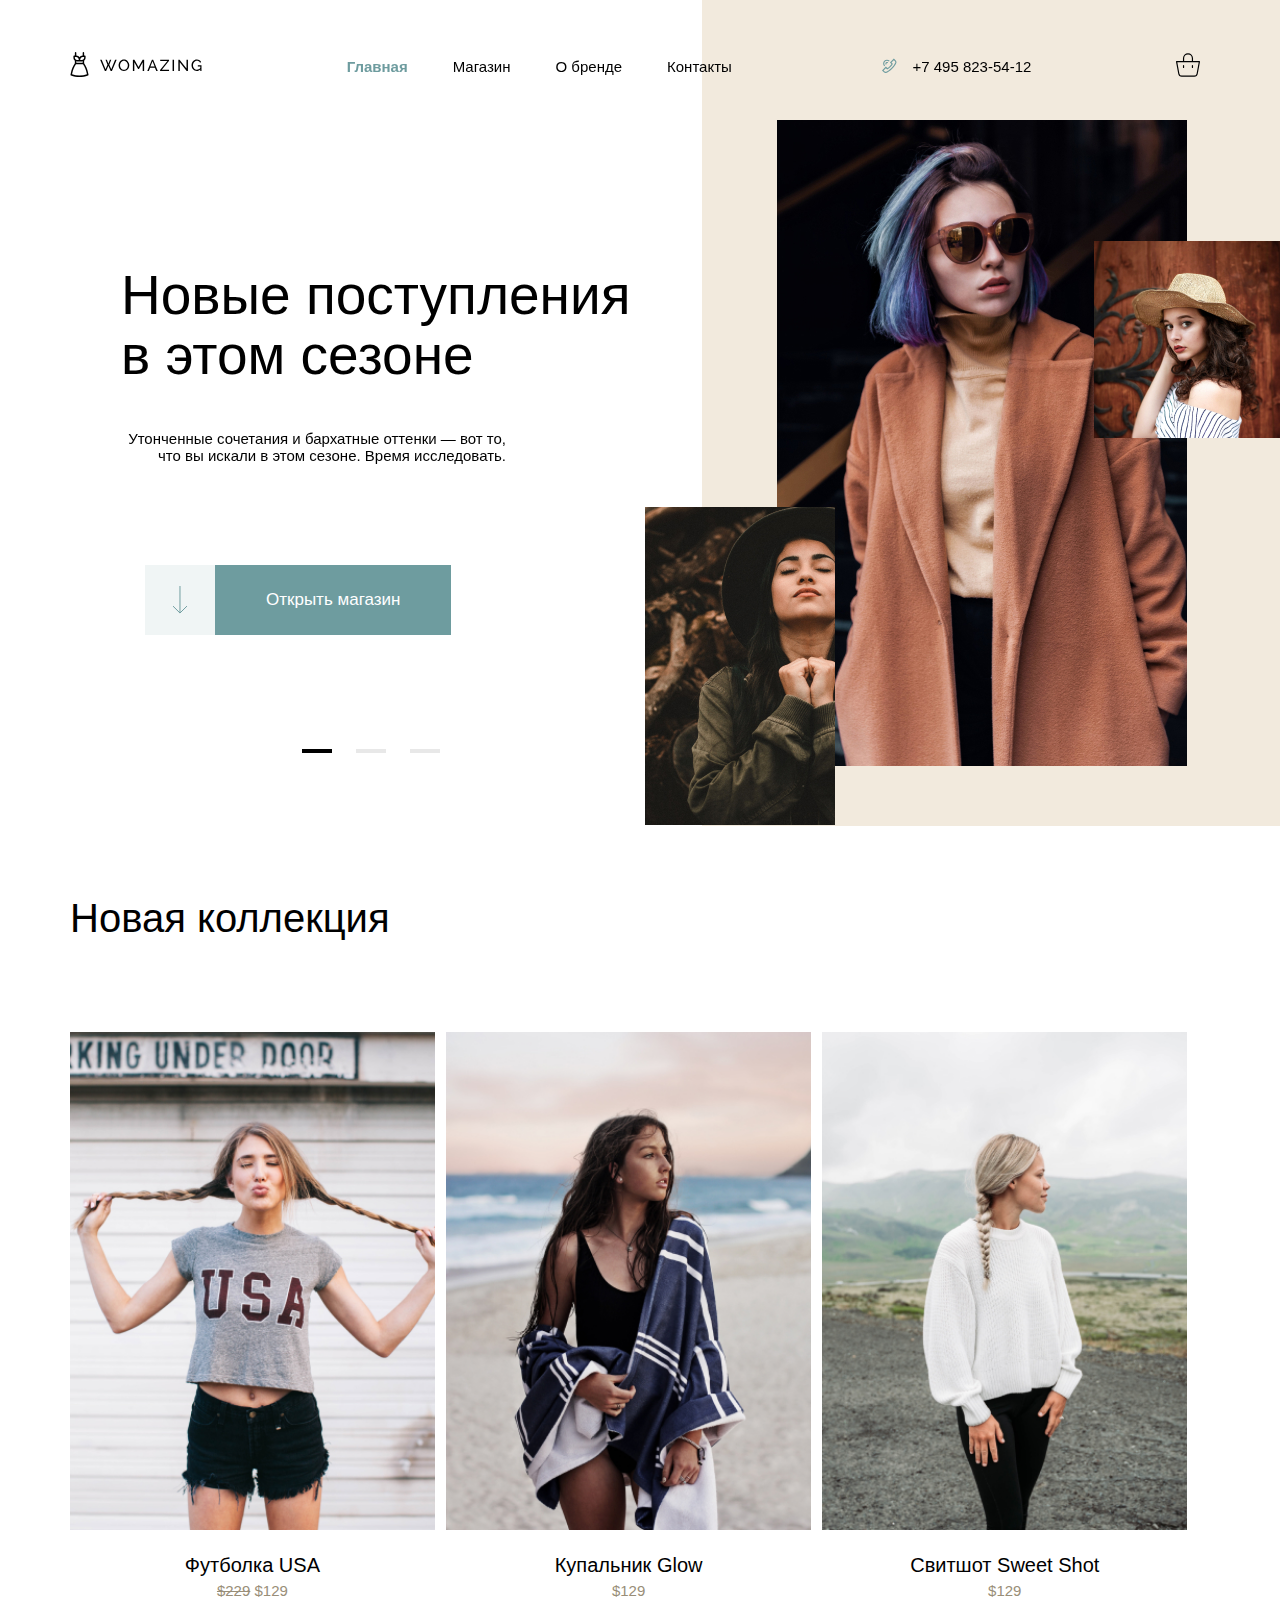
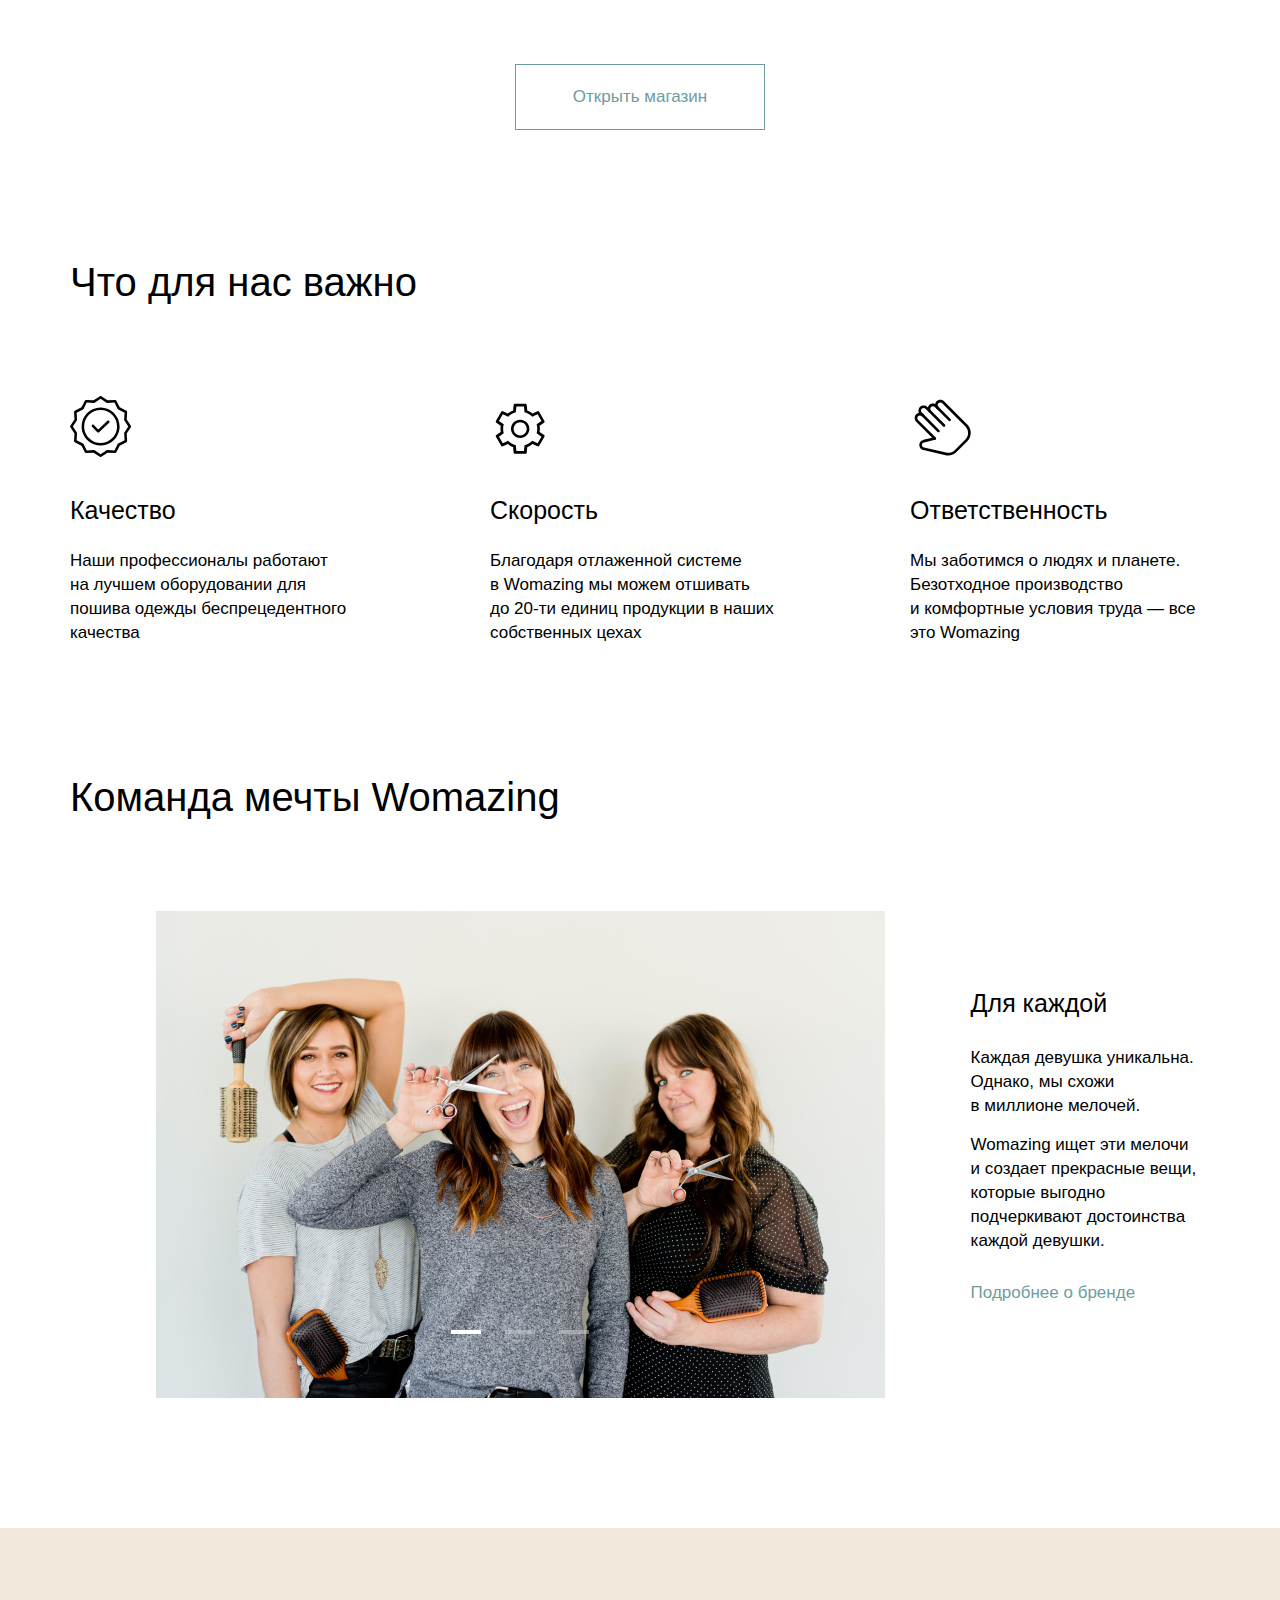
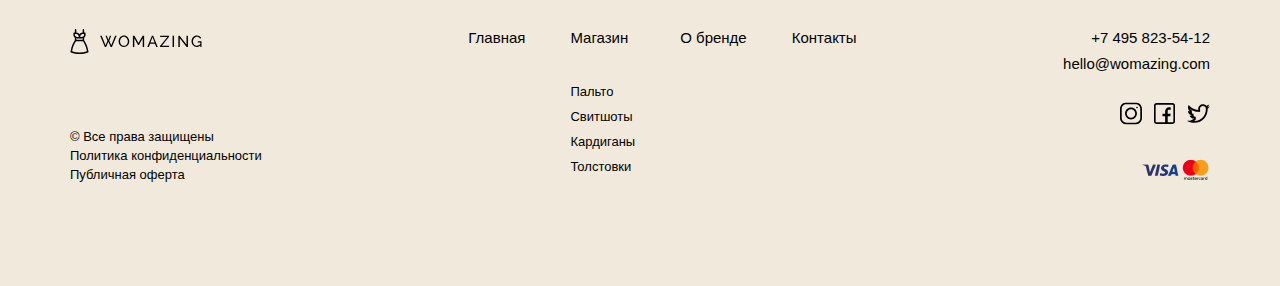
==== commit 566fae2d: "fixed css" ====
--- a/index.html
+++ b/index.html
@@ -2,341 +2,336 @@
 <html lang="ru" class="page">
 
 <head>
-    <meta charset="UTF-8">
-    <meta name="viewport" content="width=device-width, initial-scale=1.0">
-    <link rel="shortcut icon" href="favicon.ico" type="image/x-icon">
-    <meta http-equiv="X-UA-Compatible" content="ie=edge">
-    <meta name="theme-color" content="#111111">
-    <title>Womazing</title>
-    <link rel="preload" href="fonts/Raleway-Regular.woff2" as="font" type="font/woff2" crossorigin>
-    <link rel="preload" href="fonts/Raleway-Bold.woff2" as="font" type="font/woff2" crossorigin>
-    <link rel="preload" href="fonts/Raleway-Black.woff2" as="font" type="font/woff2" crossorigin>
-    <link rel="preload" href="fonts/Raleway-Medium.woff2" as="font" type="font/woff2" crossorigin>
-    <link rel="stylesheet" href="css/vendor.css">
-    <link rel="stylesheet" href="css/main.css">
-    <script defer src="js/main.js"></script>
+  <meta charset="UTF-8">
+  <meta name="viewport" content="width=device-width, initial-scale=1.0">
+  <link rel="shortcut icon" href="favicon.ico" type="image/x-icon">
+  <meta http-equiv="X-UA-Compatible" content="ie=edge">
+  <meta name="theme-color" content="#111111">
+  <title>Womazing</title>
+  <link rel="preload" href="fonts/Raleway-Regular.woff2" as="font" type="font/woff2" crossorigin>
+  <link rel="preload" href="fonts/Raleway-Bold.woff2" as="font" type="font/woff2" crossorigin>
+  <link rel="preload" href="fonts/Raleway-Black.woff2" as="font" type="font/woff2" crossorigin>
+  <link rel="preload" href="fonts/Raleway-Medium.woff2" as="font" type="font/woff2" crossorigin>
+  <link rel="stylesheet" href="css/vendor.css">
+  <link rel="stylesheet" href="css/main.css">
+  <script defer src="js/main.js"></script>
 </head>
 
 <body class="page__body">
-<div class="site-container">
+  <div class="site-container">
     <header class="header">
-        <div class="container header__container">
-            <div class="header__logo logo">
-                <div class="logo__pic">
-                    <img src="./img/logo.svg" alt="">
+  <div class="container header__container">
+    <div class="header__logo logo">
+      <div class="logo__pic">
+        <img src="img/logo.svg" alt="">
+      </div>
+      <div class="logo__text">
+        <a href="index.html">
+          <img src="img/logo_womazing.svg" alt="">
+        </a>
+      </div>
+
+    </div>
+    <div class="header__menu">
+      <ul class="menu__list list-reset" data-menu>
+        <li class="menu__item">
+          <a href="index.html" class="menu__link" data-page="/">Главная</a>
+        </li>
+        <li class="menu__item">
+          <a href="/shop.html" class="menu__link" data-page="shop">Магазин</a>
+        </li>
+        <li class="menu__item">
+          <a href="/about.html" class="menu__link" data-page="about">О бренде</a>
+        </li>
+        <li class="menu__item">
+          <a href="/contacts.html" class="menu__link" data-page="contacts">Контакты</a>
+        </li>
+      </ul>
+    </div>
+    <div class="header__phone phone">
+      <div class="phone__pic">
+        <img src="img/phone.svg" alt="">
+      </div>
+      <span class="phone__number">+7 495 823-54-12</span>
+    </div>
+    <div class="header__cart cart__icon">
+      <a href="/cart.html" class="cart__pic" data-page="cart">
+        <svg class="">
+          <use xlink:href="img/sprite.svg#cart"></use>
+        </svg>
+      </a>
+      <button class="burger" aria-label="Открыть меню" data-burger="">
+        <span class="burger__line"></span>
+      </button>
+    </div>
+
+  </div>
+</header>
+
+    <main class="main">
+      <section class="hero">
+  <div class="hero__container container">
+    <img src="img/hero_bg.jpg" alt="" class="hero__bg">
+    <div class="hero__text">
+      <div class="hero__slider--text swiper">
+        <div class="swiper-wrapper">
+          <div class="swiper-slide">
+            <h1 class="hero__title">Новые поступления в этом сезоне</h1>
+            <div class="hero__descr">
+              Утонченные сочетания и бархатные оттенки — вот то, что вы искали в этом сезоне. Время исследовать.
+            </div>
+          </div>
+          <div class="swiper-slide">
+            <h1 class="hero__title">Новые поступления в том сезоне</h1>
+            <div class="hero__descr">
+              Утонченные сочетания и бархатные оттенки — вот то, что вы искали в этом сезоне. Время исследовать.
+            </div>
+          </div>
+          <div class="swiper-slide">
+            <h1 class="hero__title">Новые поступления </h1>
+            <div class="hero__descr">
+              Утонченные сочетания и бархатные оттенки — вот то, что вы искали в этом сезоне. Время исследовать.
+            </div>
+          </div>
+        </div>
+      </div>
+      <div class="hero__buttons">
+        <div class="hero__arrow">
+          <a href="/shop.html">
+            <img src="img/arrow.svg" alt="">
+          </a>
+        </div>
+        <a href="/shop.html" class="hero__btn btn-reset btn">
+          Открыть магазин
+        </a>
+      </div>
+    </div>
+
+    <div class="hero__pic">
+      <img src="img/heroAbs1.jpg" alt="" class="hero__abs1">
+      <img src="img/heroAbs2.jpg" alt="" class="hero__abs2">
+      <div class="swiper hero__slider--pic">
+        <div class="swiper-wrapper">
+          <div class="swiper-slide">
+            <img src="img/slide1.jpg" alt="">
+          </div>
+          <div class="swiper-slide">
+            <img src="img/slide2.jpg" alt="">
+          </div>
+          <div class="swiper-slide">
+            <img src="img/slide2.jpg" alt="">
+          </div>
+        </div>
+      </div>
+    </div>
+    <div class="text-pagination"></div>
+
+  </div>
+</section>
+
+      <section class="collection">
+  <div class="container collection__container">
+    <h2 class="collection__title">Новая коллекция</h2>
+    <div class="collection__products product">
+      <ul class="product__list list-reset">
+        <li class="product__item">
+          <div class="product__pic">
+            <a href="/item.html" class="product__link">
+              <div class="product__overlay">
+                <div class="product__arrow">
+                  <img class="" src="img/arrowW.svg">
                 </div>
-                <div class="logo__text">
-                    <a href="/">
-                        <img src="./img/logo_womazing.svg" alt="">
-                    </a>
-                </div>
-
-            </div>
-            <div class="header__menu">
-                <ul class="menu__list list-reset" data-menu>
-                    <li class="menu__item">
-                        <a href="/" class="menu__link" data-page="/">Главная</a>
-                    </li>
-                    <li class="menu__item">
-                        <a href="shop.html" class="menu__link" data-page="shop">Магазин</a>
-                    </li>
-                    <li class="menu__item">
-                        <a href="about.html" class="menu__link" data-page="about">О бренде</a>
-                    </li>
-                    <li class="menu__item">
-                        <a href="contacts.html" class="menu__link" data-page="contacts">Контакты</a>
-                    </li>
-                </ul>
-            </div>
-            <div class="header__phone phone">
-                <div class="phone__pic">
-                    <img src="./img/phone.svg" alt="">
-                </div>
-                <span class="phone__number">+7 495 823-54-12</span>
-            </div>
-            <div class="header__cart cart__icon">
-                <a href="cart.html" class="cart__pic" data-page="cart">
-                    <svg class="">
-                        <use xlink:href="img/sprite.svg#cart"></use>
-                    </svg>
-                </a>
-                <button class="burger" aria-label="Открыть меню" data-burger="">
-                    <span class="burger__line"></span>
-                </button>
-            </div>
-
-        </div>
-    </header>
-
-    <main class="main">
-        <section class="hero">
-            <div class="hero__container container">
-                <img src="./img/hero_bg.jpg" alt="" class="hero__bg">
-                <div class="hero__text">
-                    <div class="hero__slider--text swiper">
-                        <div class="swiper-wrapper">
-                            <div class="swiper-slide">
-                                <h1 class="hero__title">Новые поступления в этом сезоне</h1>
-                                <div class="hero__descr">
-                                    Утонченные сочетания и бархатные оттенки — вот то, что вы искали в этом сезоне.
-                                    Время исследовать.
-                                </div>
-                            </div>
-                            <div class="swiper-slide">
-                                <h1 class="hero__title">Новые поступления в том сезоне</h1>
-                                <div class="hero__descr">
-                                    Утонченные сочетания и бархатные оттенки — вот то, что вы искали в этом сезоне.
-                                    Время исследовать.
-                                </div>
-                            </div>
-                            <div class="swiper-slide">
-                                <h1 class="hero__title">Новые поступления </h1>
-                                <div class="hero__descr">
-                                    Утонченные сочетания и бархатные оттенки — вот то, что вы искали в этом сезоне.
-                                    Время исследовать.
-                                </div>
-                            </div>
-                        </div>
-                    </div>
-                    <div class="hero__buttons">
-                        <div class="hero__arrow">
-                            <a href="shop.html">
-                                <img src="./img/arrow.svg" alt="">
-                            </a>
-                        </div>
-                        <button class="hero__btn btn-reset btn">
-                            <a href="shop.html">Открыть магазин</a>
-                        </button>
-                    </div>
-                </div>
-
-                <div class="hero__pic">
-                    <img src="./img/heroAbs1.jpg" alt="" class="hero__abs1">
-                    <img src="./img/heroAbs2.jpg" alt="" class="hero__abs2">
-                    <div class="swiper hero__slider--pic">
-                        <div class="swiper-wrapper">
-                            <div class="swiper-slide">
-                                <img src="./img/slide1.jpg" alt="">
-                            </div>
-                            <div class="swiper-slide">
-                                <img src="./img/slide2.jpg" alt="">
-                            </div>
-                            <div class="swiper-slide">
-                                <img src="./img/slide2.jpg" alt="">
-                            </div>
-                        </div>
-                    </div>
-                </div>
-                <div class="text-pagination"></div>
-
-            </div>
-        </section>
-
-        <section class="collection">
-            <div class="container collection__container">
-                <h2 class="collection__title">Новая коллекция</h2>
-                <div class="collection__products product">
-                    <ul class="product__list list-reset">
-                        <li class="product__item">
-                            <div class="product__pic">
-                                <a href="item.html" class="product__link">
-                                    <div class="product__overlay">
-                                        <div class="product__arrow">
-                                            <img class="" src="./img/arrowW.svg">
-                                        </div>
-                                    </div>
-                                    <img src="./img/coll1.jpg" alt="">
-                                </a>
-                            </div>
-                            <div class="product__title">Футболка USA</div>
-                            <span class="product__price">
+              </div>
+              <img src="img/coll1.jpg" alt="">
+            </a>
+          </div>
+          <div class="product__title">Футболка USA</div>
+          <span class="product__price">
           <span class="product__price--old">$229</span>
           $129
         </span>
-                        </li>
-                        <li class="product__item">
-                            <div class="product__pic">
-                                <a href="item.html" class="product__link">
-                                    <div class="product__overlay">
-                                        <div class="product__arrow">
-                                            <img class="" src="./img/arrowW.svg">
-                                        </div>
-                                    </div>
-                                    <img src="./img/coll2.jpg" alt="">
-                                </a>
-                            </div>
-                            <div class="product__title">Купальник Glow</div>
-                            <span class="product__price">$129
+        </li>
+        <li class="product__item">
+          <div class="product__pic">
+            <a href="/item.html" class="product__link">
+              <div class="product__overlay">
+                <div class="product__arrow">
+                  <img class="" src="img/arrowW.svg">
+                </div>
+              </div>
+              <img src="img/coll2.jpg" alt="">
+            </a>
+          </div>
+          <div class="product__title">Купальник Glow</div>
+          <span class="product__price">$129
         </span>
-                        </li>
-                        <li class="product__item">
-                            <div class="product__pic">
-                                <a href="item.html" class="product__link">
-                                    <div class="product__overlay">
-                                        <div class="product__arrow">
-                                            <img class="" src="./img/arrowW.svg">
-                                        </div>
-                                    </div>
-                                    <img src="./img/coll3.jpg" alt="">
-                                </a>
-                            </div>
-                            <div class="product__title">Свитшот Sweet Shot</div>
-                            <span class="product__price">
+        </li>
+        <li class="product__item">
+          <div class="product__pic">
+            <a href="/item.html" class="product__link">
+              <div class="product__overlay">
+                <div class="product__arrow">
+                  <img class="" src="img/arrowW.svg">
+                </div>
+              </div>
+              <img src="img/coll3.jpg" alt="">
+            </a>
+          </div>
+          <div class="product__title">Свитшот Sweet Shot</div>
+          <span class="product__price">
           $129
         </span>
-                        </li>
-                    </ul>
-                </div>
-              <div class="collection__shop">
-                <a class="collection__btn btn-reset" href="shop.html">Открыть магазин</a>
-              </div>
-            </div>
-        </section>
-
-        <section class="important">
-            <div class="important__container container">
-                <h2 class="important__title">
-                    Что для нас важно
-                </h2>
-                <ul class="important__list list-reset">
-                    <li class="important__item">
-                        <div class="important__pic">
-                            <img src="./img/imp1.svg" alt="">
-                        </div>
-                        <h3 class="important__text">Качество</h3>
-                        <p class="important__descr">Наши профессионалы работают на лучшем оборудовании для пошива одежды
-                            беспрецедентного качества</p>
-                    </li>
-                    <li class="important__item">
-                        <div class="important__pic">
-                            <img src="./img/imp2.svg" alt="">
-                        </div>
-                        <h3 class="important__text">Скорость</h3>
-                        <p class="important__descr">Благодаря отлаженной системе в Womazing мы можем отшивать до 20-ти
-                            единиц продукции в наших собственных цехах</p>
-                    </li>
-                    <li class="important__item">
-                        <div class="important__pic">
-                            <img src="./img/imp3.svg" alt="">
-                        </div>
-                        <h3 class="important__text">Ответственность</h3>
-                        <p class="important__descr">Мы заботимся о людях и планете. Безотходное производство
-                            и комфортные условия труда — все это Womazing</p>
-                    </li>
-                </ul>
-            </div>
-        </section>
-
-        <section class="team">
-            <div class="container team__container">
-                <h2 class="team__title">Команда мечты Womazing</h2>
-                <div class="swiper-button-prev team-button-prev"></div>
-                <div class="swiper-button-next team-button-next"></div>
-                <div class="team__content">
-                    <div class="team__slider">
-                        <div class="swiper swiper__team">
-                            <div class="swiper-wrapper">
-                                <!-- Slides -->
-                                <div class="swiper-slide">
-                                    <img src="./img/sliderTeam.jpg" alt="">
-                                </div>
-                                <div class="swiper-slide">
-                                    <img src="./img/sliderTeam.jpg" alt="">
-                                </div>
-                                <div class="swiper-slide">
-                                    <img src="./img/sliderTeam.jpg" alt="">
-                                </div>
-                            </div>
-                            <!-- If we need pagination -->
-                            <div class="swiper-pagination team__pagination"></div>
-                        </div>
-                    </div>
-                    <div class="team__text">
-                        <h3 class="team__text--title">
-                            Для каждой
-                        </h3>
-                        <div class="team__descr">
-                            Каждая девушка уникальна. Однако, мы схожи в миллионе мелочей.
-                            <p>Womazing ищет эти мелочи и создает прекрасные вещи, которые выгодно подчеркивают
-                                достоинства каждой девушки.
-                            </p>
-                        </div>
-                        <a href="" class="team__link">Подробнее о бренде</a>
-                    </div>
-                </div>
-            </div>
-        </section>
+        </li>
+      </ul>
+
+    </div>
+    <a href="shop.html" class="collection__btn">Открыть магазин</a>
+  </div>
+</section>
+
+      <section class="important">
+  <div class="important__container container">
+    <h2 class="important__title">
+      Что для нас важно
+    </h2>
+    <ul class="important__list list-reset">
+      <li class="important__item">
+        <div class="important__pic">
+          <img src="img/imp1.svg" alt="">
+        </div>
+        <h3 class="important__text">Качество</h3>
+        <p class="important__descr">Наши профессионалы работают на лучшем оборудовании для пошива одежды беспрецедентного качества</p>
+      </li>
+      <li class="important__item">
+        <div class="important__pic">
+          <img src="img/imp2.svg" alt="">
+        </div>
+        <h3 class="important__text">Скорость</h3>
+        <p class="important__descr">Благодаря отлаженной системе в Womazing мы можем отшивать до 20-ти единиц продукции в наших собственных цехах</p>
+      </li>
+      <li class="important__item">
+        <div class="important__pic">
+          <img src="img/imp3.svg" alt="">
+        </div>
+        <h3 class="important__text">Ответственность</h3>
+        <p class="important__descr">Мы заботимся о людях и планете. Безотходное производство и комфортные условия труда — все это Womazing</p>
+      </li>
+    </ul>
+  </div>
+</section>
+
+      <section class="team">
+  <div class="container team__container">
+    <h2 class="team__title">Команда мечты Womazing</h2>
+    <div class="swiper-button-prev team-button-prev"></div>
+    <div class="swiper-button-next team-button-next"></div>
+    <div class="team__content">
+      <div class="team__slider">
+        <div class="swiper swiper__team">
+          <div class="swiper-wrapper">
+            <!-- Slides -->
+            <div class="swiper-slide">
+              <img src="img/sliderTeam.jpg" alt="">
+            </div>
+            <div class="swiper-slide">
+              <img src="img/sliderTeam.jpg" alt="">
+            </div>
+            <div class="swiper-slide">
+              <img src="img/sliderTeam.jpg" alt="">
+            </div>
+          </div>
+          <!-- If we need pagination -->
+          <div class="swiper-pagination team__pagination"></div>
+        </div>
+      </div>
+      <div class="team__text">
+        <h3 class="team__text--title">
+          Для каждой
+        </h3>
+        <div class="team__descr">
+          Каждая девушка уникальна. Однако, мы схожи в миллионе мелочей.
+          <p>Womazing ищет эти мелочи и создает прекрасные вещи, которые выгодно подчеркивают достоинства каждой девушки.
+          </p>
+        </div>
+        <a href="" class="team__link">Подробнее о бренде</a>
+      </div>
+    </div>
+
+  </div>
+</section>
+
     </main>
     <footer class="footer">
-        <div class="container footer__container">
-            <div class="footer__content">
-                <div class="footer__info">
-                    <div class="footer__logo logo">
-                        <div class="logo__pic">
-                            <img src="./img/logo.svg" alt="">
-                        </div>
-                        <div class="logo__text">
-                            <img src="./img/logo_womazing.svg" alt="">
-                        </div>
-                    </div>
-                    <div class="footer__copy">
-                        <p>© Все права защищены <br>
-                            Политика конфиденциальности <br>
-                            Публичная оферта</p>
-                    </div>
-                </div>
-                <div class="footer__menu menu">
-                    <ul class="menu__list list-reset menu__list--footer">
-                        <li class="menu__item">
-                            <a href="" class="menu__link">Главная</a>
-                        </li>
-                        <li class="menu__item">
-                            <a href="" class="menu__link shop">Магазин</a>
-                            <ul class="shop__menu list-reset">
-                                <li class="shop__menu--item">
-                                    <a href="">Пальто</a>
-                                </li>
-                                <li class="shop__menu--item">
-                                    <a href="">Свитшоты</a>
-                                </li>
-                                <li class="shop__menu--item">
-                                    <a href="">Кардиганы</a>
-                                </li>
-                                <li class="shop__menu--item">
-                                    <a href="">Толстовки</a>
-                                </li>
-                            </ul>
-                        </li>
-                        <li class="menu__item">
-                            <a href="" class="menu__link">О бренде</a>
-                        </li>
-                        <li class="menu__item">
-                            <a href="" class="menu__link">Контакты</a>
-                        </li>
-                    </ul>
-                </div>
-                <div class="footer__contacts contact">
-                    <a href="tel:+9898999999" class="contact__phone">+7 495 823-54-12</a>
-                    <a href="mailto:hello@womazing.com" class="contact__email">hello@womazing.com</a>
-                    <div class="contact__social social">
-                        <a href="" class="social__inst">
-                            <img src="./img/inst.svg" alt="">
-                        </a>
-                        <a href="" class="social__facebook">
-                            <img src="./img/facb.svg" alt="">
-                        </a>
-                        <a href="" class="social__twitter">
-                            <img src="./img/twit.svg" alt="">
-                        </a>
-                    </div>
-                    <div class="contact__pay">
-                        <img src="./img/visa.png" alt="" class="contact__pay--visa">
-                    </div>
-                </div>
-            </div>
-    </footer>
-
-</div>
+  <div class="container footer__container">
+    <div class="footer__content">
+      <div class="footer__info">
+        <div class="footer__logo logo">
+          <div class="logo__pic">
+            <img src="img/logo.svg" alt="">
+          </div>
+          <div class="logo__text">
+            <img src="img/logo_womazing.svg" alt="">
+          </div>
+        </div>
+        <div class="footer__copy">
+          <p>© Все права защищены <br>
+            Политика конфиденциальности <br>
+            Публичная оферта</p>
+        </div>
+      </div>
+      <div class="footer__menu menu">
+        <ul class="menu__list list-reset menu__list--footer">
+          <li class="menu__item">
+            <a href="" class="menu__link">Главная</a>
+          </li>
+          <li class="menu__item">
+            <a href="" class="menu__link shop">Магазин</a>
+            <ul class="shop__menu list-reset">
+              <li class="shop__menu--item">
+                <a href="">Пальто</a>
+              </li>
+              <li class="shop__menu--item">
+                <a href="">Свитшоты</a>
+              </li>
+              <li class="shop__menu--item">
+                <a href="">Кардиганы</a>
+              </li>
+              <li class="shop__menu--item">
+                <a href="">Толстовки</a>
+              </li>
+            </ul>
+          </li>
+          <li class="menu__item">
+            <a href="" class="menu__link">О бренде</a>
+          </li>
+          <li class="menu__item">
+            <a href="" class="menu__link">Контакты</a>
+          </li>
+        </ul>
+      </div>
+      <div class="footer__contacts contact">
+        <a href="tel:+9898999999" class="contact__phone">+7 495 823-54-12</a>
+        <a href="mailto:hello@womazing.com" class="contact__email">hello@womazing.com</a>
+        <div class="contact__social social">
+          <a href="" class="social__inst">
+            <img src="img/inst.svg" alt="">
+          </a>
+          <a href="" class="social__facebook">
+            <img src="img/facb.svg" alt="">
+          </a>
+          <a href="" class="social__twitter">
+            <img src="img/twit.svg" alt="">
+          </a>
+        </div>
+        <div class="contact__pay">
+          <img src="img/visa.png" alt="" class="contact__pay--visa">
+        </div>
+      </div>
+    </div>
+
+</footer>
+
+  </div>
 </body>
 
 </html>--- a/css/main.css
+++ b/css/main.css
@@ -575,16 +575,21 @@
   -webkit-transition: background-color 0.3s, color 0.3s;
   -o-transition: background-color 0.3s, color 0.3s;
   transition: background-color 0.3s, color 0.3s;
+  font: var(--font-middle);
 }
 @media (max-width: 768px) {
   .hero__btn {
-    padding: 10px 50px;
+    padding: 23px 20px;
     height: 70px;
+  }
+}
+@media (max-width: 576px) {
+  .hero__btn {
+    padding: 27px 20px;
   }
 }
 .hero__btn a {
   color: var(--color-white);
-  font: var(--font-middle);
 }
 .hero__btn:hover {
   background-color: transparent;
@@ -680,9 +685,6 @@
 .collection {
   padding-bottom: var(--big-offset);
 }
-.collection__shop {
-  display: flex;
-}
 .collection__title {
   font: var(--font-big);
   color: var(--color-black);
@@ -700,6 +702,9 @@
   -webkit-transition: background-color 0.3s, color 0.3s;
   -o-transition: background-color 0.3s, color 0.3s;
   transition: background-color 0.3s, color 0.3s;
+  max-width: 250px;
+  text-align: center;
+  cursor: pointer;
 }
 @media (max-width: 1440px) {
   .collection__btn {
@@ -974,7 +979,7 @@
 }
 
 .swiper-button-next, .swiper-rtl .swiper-button-prev {
-  background-image: url("../../img/arrowB.svg");
+  background-image: url("../img/arrowB.svg");
   background-size: cover;
   background-repeat: no-repeat;
   background-position: center;
@@ -989,7 +994,7 @@
 }
 
 .swiper-button-prev, .swiper-rtl .swiper-button-next {
-  background-image: url("../../img/arrowB.svg");
+  background-image: url("../img/arrowB.svg");
   background-size: cover;
   background-repeat: no-repeat;
   background-position: center;
